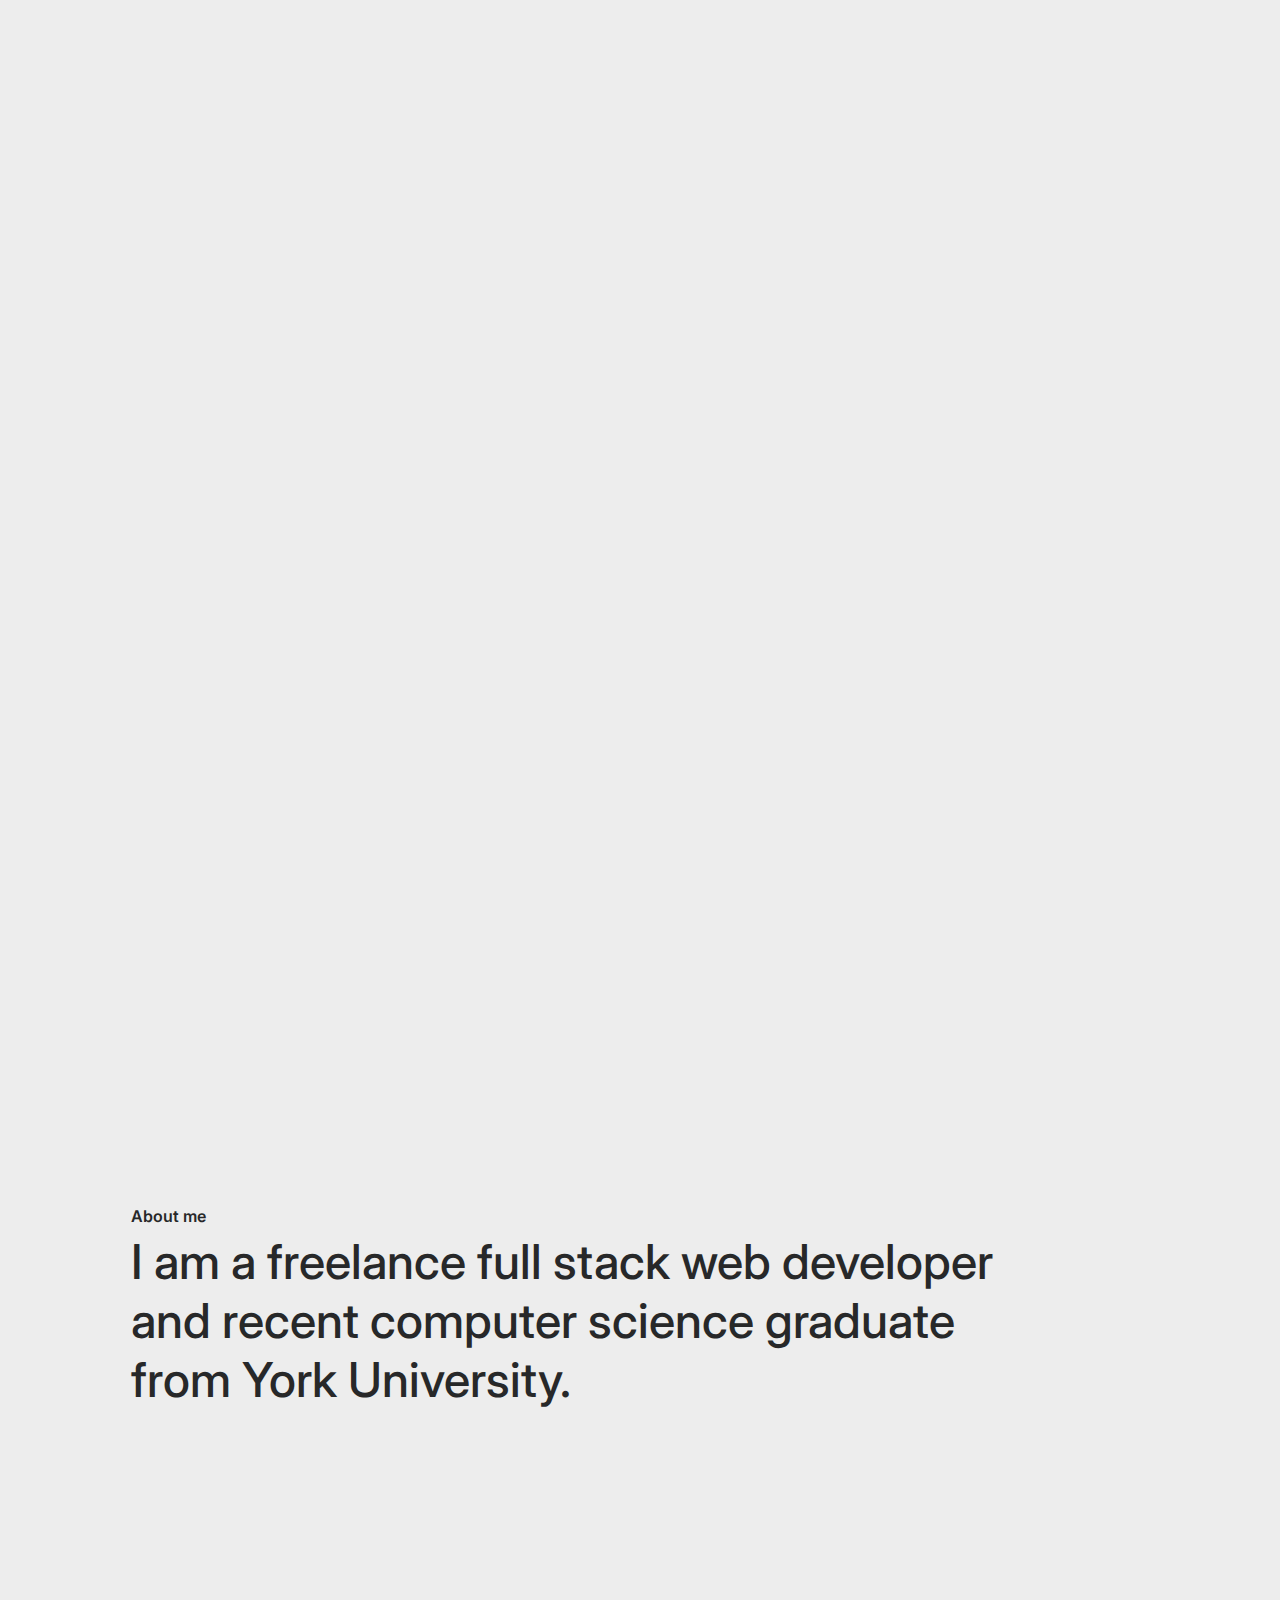
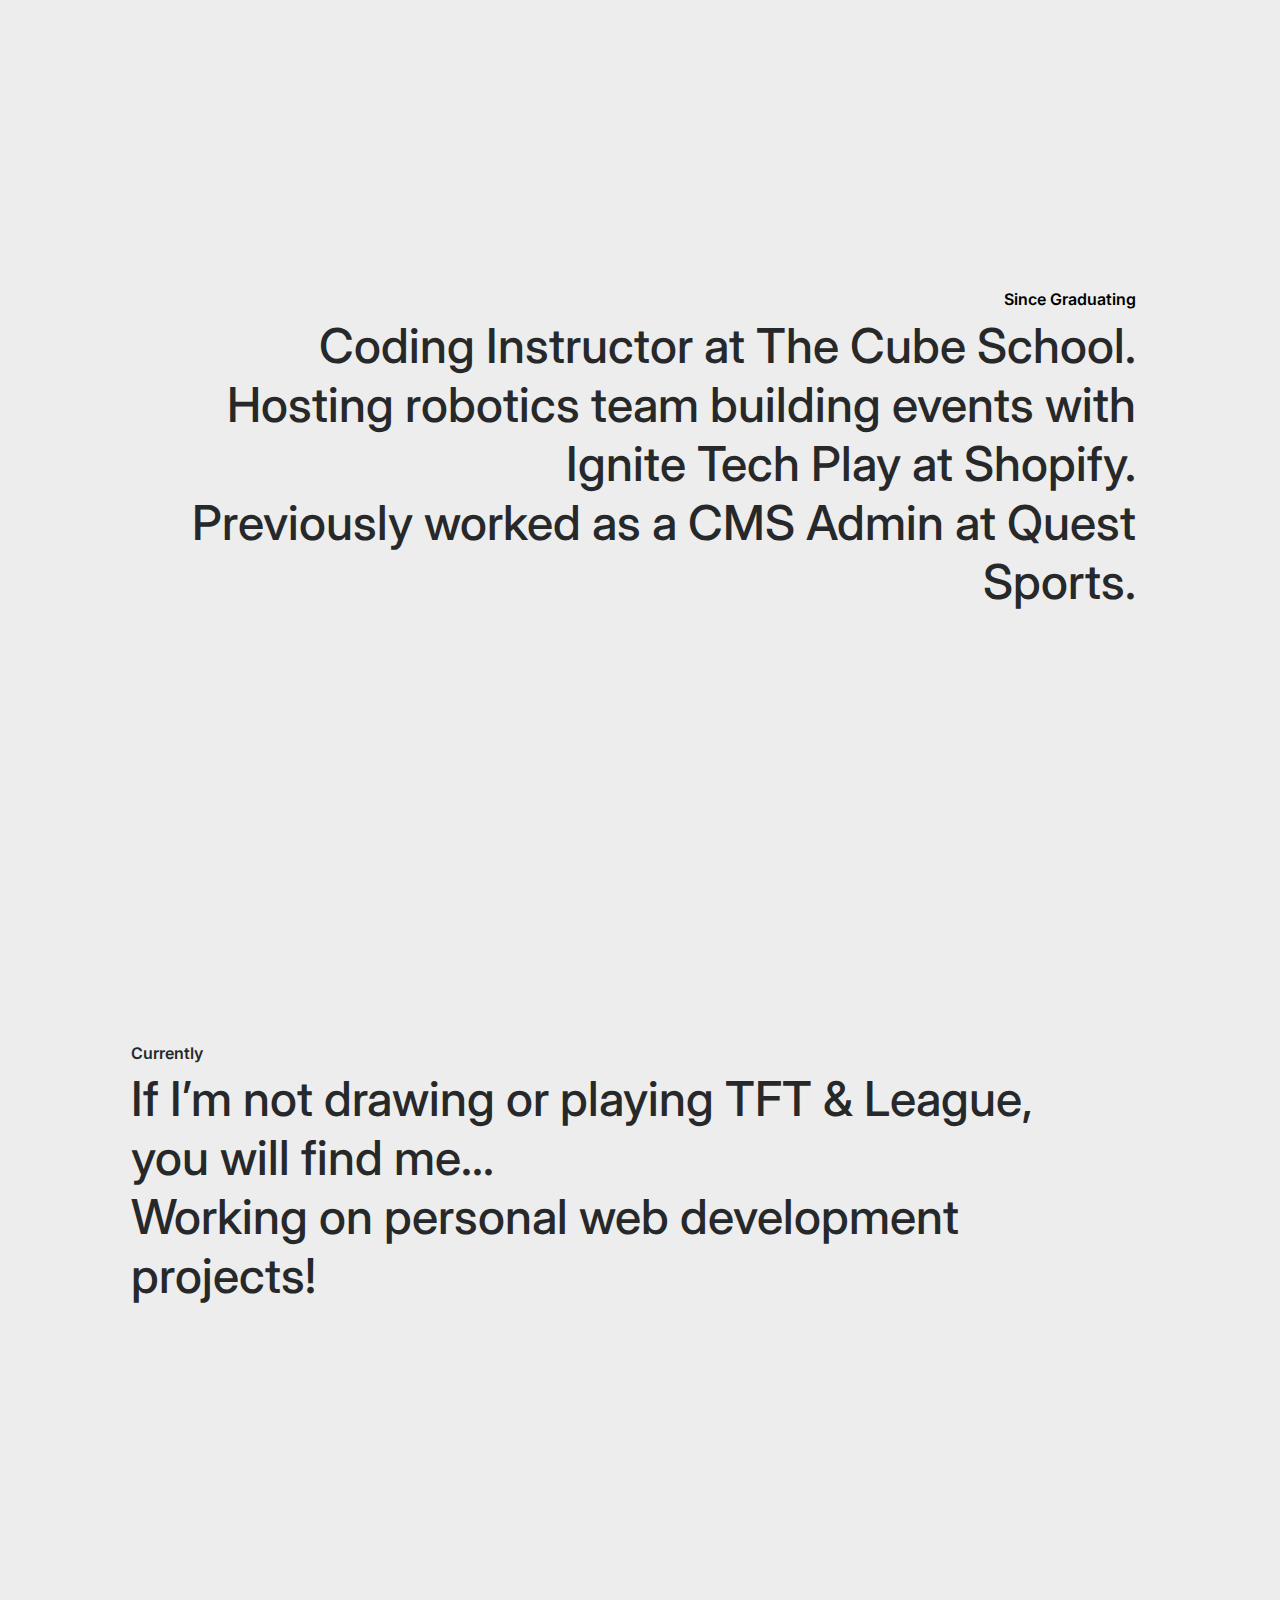
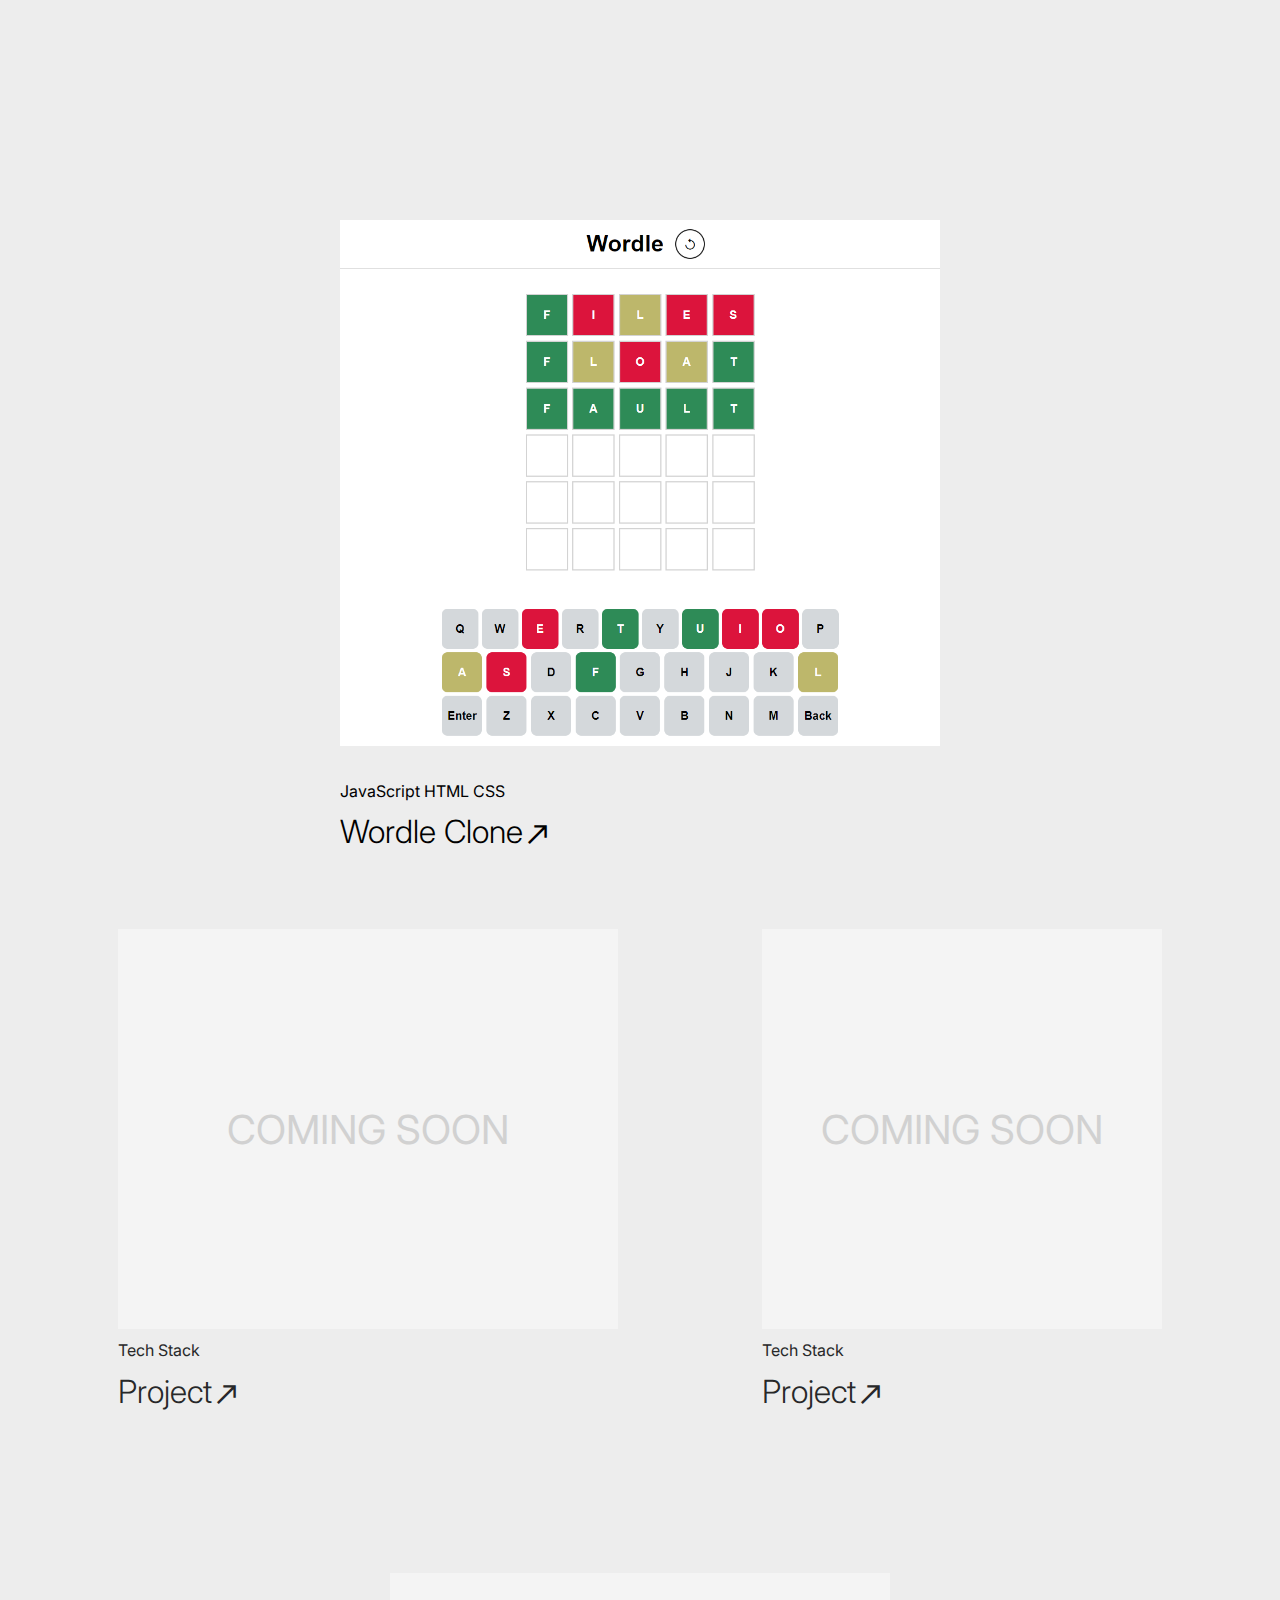
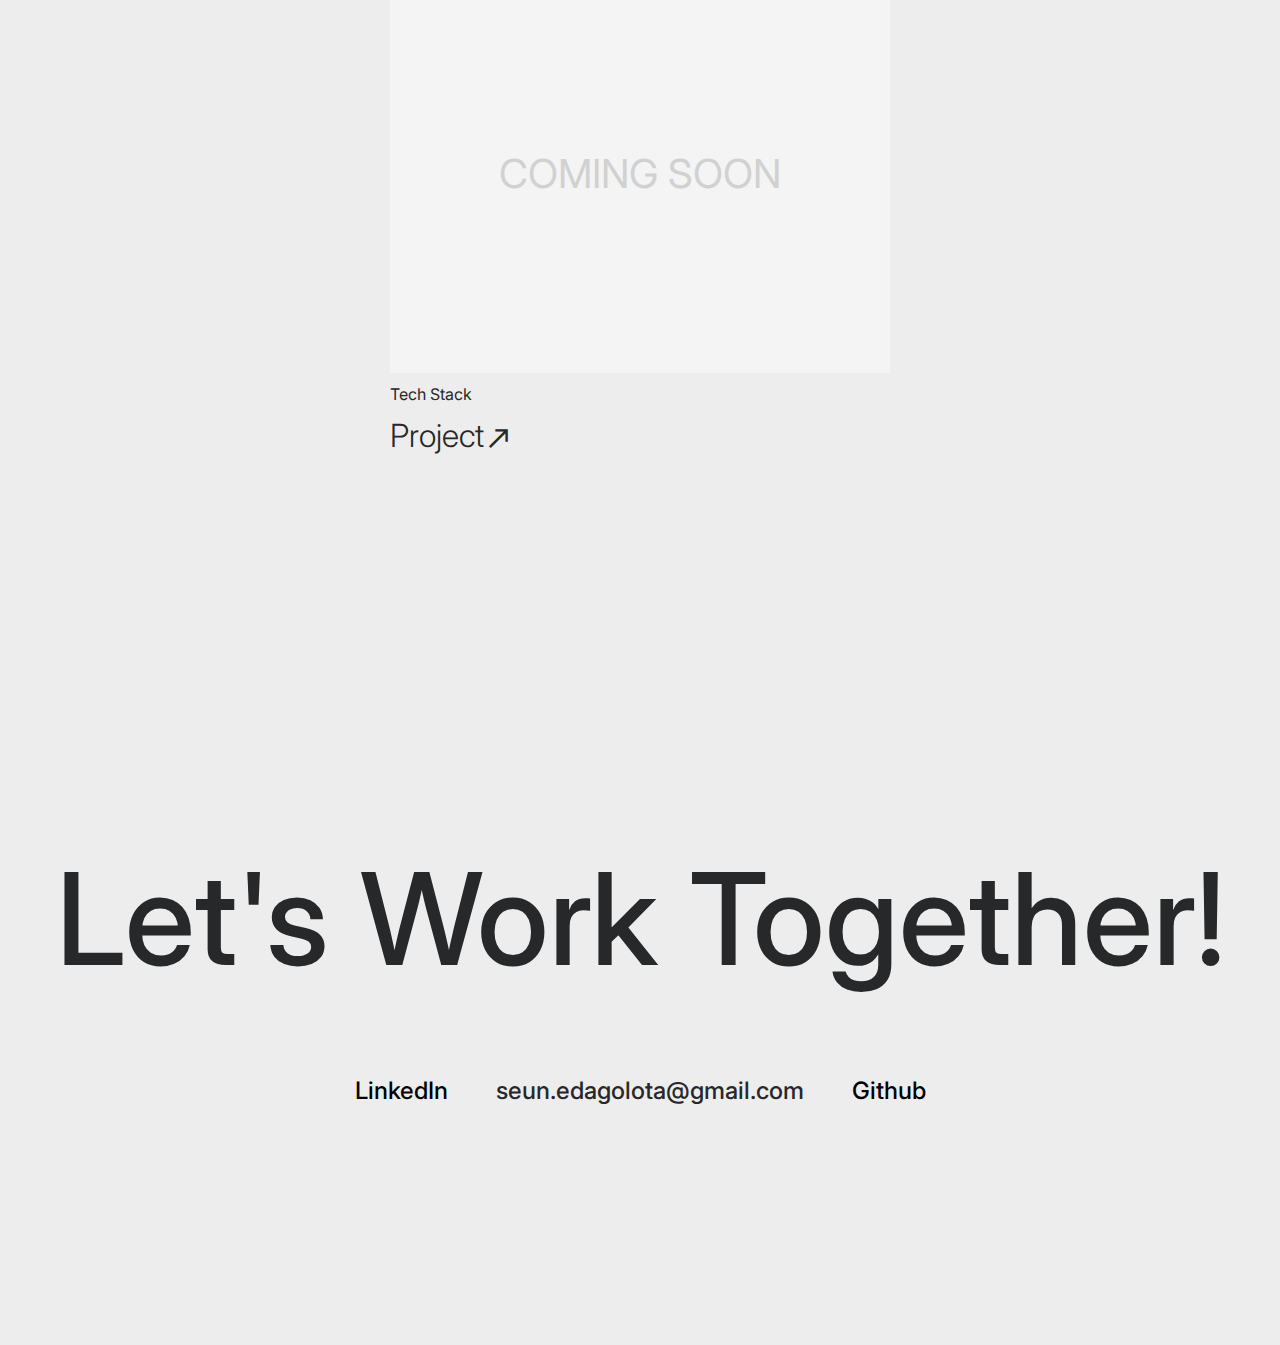
==== index.html @ 4092af94 "Add files via upload" ====
<!DOCTYPE html>
<html lang="en">
    <head>
        <meta charset="UTF-8">
        <meta name="viewport" content="width=device-width, initial-scale=1.0">
        <link rel="stylesheet" href="styles.css">
        <title>Seun Olota</title>
        <link rel="preconnect" href="https://fonts.googleapis.com">
        <link rel="preconnect" href="https://fonts.gstatic.com" crossorigin>
        <link href="https://fonts.googleapis.com/css2?family=Grand+Hotel&display=swap" rel="stylesheet">
        <link href="https://fonts.googleapis.com/css2?family=Grand+Hotel&family=Inter:wght@100..900&display=swap" rel="stylesheet">

        <link rel="stylesheet" href="https://fonts.googleapis.com/css2?family=Material+Symbols+Outlined:opsz,wght,FILL,GRAD@40,400,0,200" />
    </head>

    <body class="light">

        <nav class="animate animatedFadeInDown fadeInDown">
            <ul class="icons">
                <li><a href="https://www.linkedin.com/in/seuneolota" target="_blank"><img src="images/linkedin (1).png"></a></li>
                <li><a href="https://github.com/seuneo" target="_blank"><img src="images/github-mark.png"></a></li>
                
            </ul>
            <ul class="links">
                <li><a href="#about">ABOUT</a></li>
                <li><a href="#projects">PROJECTS</a></li>
                <li><a href="#contact">CONTACT</a></li>
            </ul> 
        </nav>
        <div class="intro">

            <div>
                
                <h1 class="animated animatedFadeInUp fadeInUp">Seun Olota</h1>
                

            </div><p class="animate animatedFadeInUp fadeInUp">Freelance full stack web developer &  recent <br/>computer science graduate from York University.</p>
            <div class="animate animatedFadeInUp fadeInUp"><img src="images/csicon.png"></div>

        </div>

        <div class="about" id="about">
            <div class="aboutme">
            <p class="header">About me</p>
            <p>I am a freelance full stack web developer and recent computer science graduate from York University.</p>
            </div>
            <div class="grad">
            <a href="files/SeunOlotaResume.pdf" download="SeunOlotaResume"><p class="grad-header">Since Graduating</p></a> 
            <p>Coding Instructor at The Cube School. <br/>
                Hosting robotics team building events with Ignite Tech Play at Shopify.<br/>
                Previously worked as a CMS Admin at Quest Sports.</p>
            </div>
            <div class="current">
            <p class="header">Currently</p>
            <p>If I’m not drawing or playing TFT & League, you will find me... <br/>
                Working on personal web development projects!</p>
            </div>          
        </div>

        <div class="projects" id="projects">
            
                <div class="project" id="projectone">
                    <a href="https://seuneo.github.io/wordle/" target="_blank">
                    <div class="image"><img src="images/wordle.png"></div>
                    <div class="info">
    
                        <p class="stack">JavaScript HTML CSS</p>
                        <div>
                        <p class="title">Wordle Clone<span class="material-symbols-outlined">
                            north_east
                            </span></p><span class="button">Visit Website</span>
                        </div>
                    </div>
                    </a>
                </div>
                
            <div class="project" id="projecttwo"> 
                <div class="image"> COMING SOON</div>
                <div class="info">
                    <p class="stack">Tech Stack</p>
                    <div>
                    <p class="title">Project <span class="material-symbols-outlined">
                        north_east
                        </span></p><span class="button">Visit Website</span>
                    </div>
                </div>
            </div>
            
            <div class="project" id="projectthree">
                <div class="image"> COMING SOON</div>
                <div class="info">
                    
                    <p class="stack">Tech Stack</p>
                    <div>
                    <p class="title">Project <span class="material-symbols-outlined">
                        north_east
                        </span></p><span class="button">Visit Website</span>
                    </div>
                </div>
            </div>
            
            <div class="project" id="projectfour">
                <div class="image">COMING SOON</div>
                <div class="info">
                    
                    <p class="stack">Tech Stack</p>
                    <div>
                    <p class="title">Project <span class="material-symbols-outlined">
                        north_east
                        </span></p><span class="button">Visit Website</span>
                    </div>
                </div>
            </div>

        </div>
        <div class="contact" id="contact">
            <p class="title">Let's Work Together!</p>

            <div class="contacts">
                <p><a href="https://www.linkedin.com/in/seuneolota" target="_blank">LinkedIn</a></p>
                <p>seun.edagolota@gmail.com</p>
                <p><a href="https://github.com/seuneo" target="_blank">Github</a></p>
            </div>

        </div>

        

<script src="scripts.js"></script>
<!--
<a href="https://www.flaticon.com/free-icons/linkedin" title="linkedin icons">Linkedin icons created by Freepik - Flaticon</a>--> 
</body>
    
</html>
---- styles.css ----
html{
    scroll-behavior: smooth;
}
body {
    margin: 0;
    padding: 0;
    font-family: 'Inter', 'sans-serif';
    background-color: rgb(237, 237, 237);
    color: rgb(39, 40, 41);

}

/*
body{
    background-color: rgb(13, 13, 13);

}
*/




nav {
    margin:0px;
    font-size: 14px;
    font-weight: 400;
    border-bottom: black solid 1px;
    display: flex;
    justify-content: space-between;
    font-weight:500;
    position: fixed;
    width: 100%;
    align-items: center;
    
}


.icons img{
    width: 30px;
    margin: 0;
    margin-right: -10px;
}

.links{
    
    
}

.links li a{
    text-decoration: none;
    color:black;
    

}

.links li{
   text-decoration: underline 2px;
   text-decoration-color: rgba(0, 0, 0, 0);
   text-underline-offset: 1px; 
   transition: text-decoration-color 0.5s, text-underline-offset 0.5s;
   

}

.links li:hover{
   
    text-decoration-color: rgb(0, 0, 0);
    text-underline-offset: 6px; 
    
 }


nav ul{
    
    list-style: none;
    display: flex;
    gap: 2rem;
     padding:0;
    margin: 0;
    padding-top: 11px;
    padding-bottom: 11px;

    
}

.links{
    padding-right:80px;
    
   
    
}

.icons{
    padding-left: 80px;  
  
}


@keyframes fadeInDown {
    from {
        transform: translate3d(0,-40px,0)
    }

    to {
        transform: translate3d(0,0,0);
        opacity: 1
    }
}

@-webkit-keyframes fadeInDown {
    from {
        transform: translate3d(0,-40px,0)
    }

    to {
        transform: translate3d(0,0,0);
        opacity: 1
    }
}

.animate {
    animation-delay: 1s;
    animation-duration: 0.5s;

    animation-fill-mode: both;
    -webkit-animation-duration: 1s;
    -webkit-animation-fill-mode: both
    
}

.animatedFadeInDown {
    opacity: 0
}

.fadeInDown {
    opacity: 0;
    animation-name: fadeInDown;
    -webkit-animation-name: fadeInDown;
}

.intro{
    display: flex;
    flex-direction: column;
    align-items: center;  
    justify-content: center;
    padding-top: 12rem;
    
}


.intro div{
   margin: 0 40px;
    padding: 0 40px; 
    
}

.intro p{
    font-size: 20px;
    margin: 0;
    font-weight: 500;
    text-align: center;
}


.intro h1{
   
    font-size:160px;
    margin: 0; 
    font-weight: bold;
    
}

@keyframes fadeInUp {
    from {
        transform: translate3d(0,40px,0)
    }

    to {
        transform: translate3d(0,0,0);
        opacity: 1
    }
}

@-webkit-keyframes fadeInUp {
    from {
        transform: translate3d(0,40px,0)
    }

    to {
        transform: translate3d(0,0,0);
        opacity: 1
    }
}

.animated {
    animation-duration: 2s;
    animation-fill-mode: both;
    -webkit-animation-duration: 1.5s;
    -webkit-animation-fill-mode: both
}

.animatedFadeInUp {
    opacity: 0
}

.fadeInUp {
    opacity: 0;
    animation-name: fadeInUp;
    -webkit-animation-name: fadeInUp;
}



.intro h2{
    font-size: 24px;
    margin: 0;
    
    margin-left: -40px;
    font-weight: normal;
    
}


.intro img{ 
    height: 400px;
    margin: 0;
    margin-top: 2rem;
}

.about{
  margin-top: 4rem;
  font-size: 3rem;
  padding-top: 17rem;
  font-weight: 500;
}


.about p{
    margin: 0;
    margin: 0 1rem 0 8.2rem;
    
}

.about .aboutme p{
    max-width: 55rem;
}

.about .header, .about .grad-header{
    font-size: 1rem;
    font-weight: 600;
    margin-bottom: 0.4rem;
}

.grad a{
    text-decoration: none;
    color:black;
}

.about div{
    margin-bottom: 30rem;

}

.about .grad{
    margin-right: 8rem;
    display: flex;
    flex-direction: column;
    align-items:end; 

}

.about .grad p{
    text-align: right;
    
    max-width: 62rem;
}

.about .current{
    margin-top: -3rem;
}

.about .current p{
    
    max-width: 60rem;

}

.projects{
 margin-top:-10rem;
 padding-top: 10rem;
 display: flex;
 flex-wrap: wrap;
 justify-content: center;
 gap: 3rem;
 margin-bottom: 20rem;
}

.projects a{
    text-decoration: none;
    color: black;
}


.projects .project{
    
    width: 500px;
    height: 500px;
    margin: 3rem;
    
}



.projects .project .info div{
    display: flex;
    justify-content: space-between;
       
}

.projects .project .image{
    width: 100%;
    height: 400px;
    background-color: rgb(244, 244, 244);

    transition:  padding 0.5s;

    font-size: 40px;
    color:rgb(209, 209, 209);
    text-align: center;
    display: flex;
    justify-content: center;
    align-items: center;
}

.projects .project .image:hover{
    padding: 10px;

}
.projects .project .stack{
    margin: 0.7rem 0;

}

.projects .project .title{
    font-size: 2em;
    margin: 0;
    font-weight: 300;
    display: flex;
    align-items: center;
}

.projects .project span{
    padding-top: 5px;
    font-size: 30px;
}


.projects .project .button{
    background-color: black;
    color: white;
    border-radius: 20px;
    padding: 10px 40px;
    font-size: 0.8rem;
    font-weight: bold;
    display: none;

}


.projects #projectone{
    width: 600px;
    height: 600px;
}

.projects #projectone .image{
    height: 500px;
    margin-bottom: 3rem;
    background-color: rgba(255, 255, 255, 0);
}

#projectone img{
    width: 600px;;
}

.projects #projecttwo{
    margin-top: 400px;

}

.projects #projectthree{
    margin-top: -250px;
    width: 400px;

}



.contact{
    margin-bottom: 15rem;
}

.contact .title{
    font-size: 8rem;
    text-align: center;
    margin: 0;
    margin-bottom: 80px;
    font-weight:500;
}

.contact .contacts{
    display: flex;
   justify-content: center;
   gap: 3rem;
   text-align: center;
   font-size: 1.5rem;
   font-weight: 500;
}

.contact .contacts p{
    margin: 0;
}

.contact .contacts p a{
    text-decoration: none;
    color: black;

}

.contact .contacts p {
    text-decoration: underline 2px;
    text-decoration-color: rgba(0, 0, 0, 0);
    text-underline-offset: 1px; 
    transition: text-decoration-color 0.5s, text-underline-offset 0.5s;
 }

 .contact .contacts p:hover{
    text-decoration-color: rgb(0, 0, 0);
    text-underline-offset: 6px; 
    
 }

 /*

 .contact .contacts p a{
    color: rgb(237, 237, 237); 
 }

 *{
    color: rgb(237, 237, 237);
 }
*/

@media (max-width: 1360px){
    .projects #projecttwo{
        margin-top: 0;
    }

    .projects #projectthree {
        margin-top: 0;


    }

}



@media (max-width: 1100px){
    .intro div{
        display: flex;
        flex-direction: column;
        align-items: center;  
        margin: 0 10px;
        padding: 0;   
        
    }

    .intro h1{
        text-align: center;
        
        
    }

    .intro h2{
        margin-left: 0;
    }

    .about p{
        margin: 0 0.5rem 0 2rem;
    }

    .about .grad {
        margin-right: 2rem;
    }

    .links{
        padding-right:40px;
    }

    .icons{
        padding-left: 40px;
    }

}

@media (max-width: 800px){
    .about p{
        font-size: 30px;
    }

    .intro h1{
        
    }

    .contact{
        margin-bottom: 120px;
    }

    .contact .title{
        font-size: 70px;
    }

    .contact .contacts{
        flex-wrap: wrap;
        flex-direction: column;
        align-items: center;
        font-size: 20px;
    }

    .projects #projectone {
        width: 400px;
        height: 500px;
        margin-bottom: 110px;
    }

    #projectone .image img{
        height: 400px;  
        
    }
}


@media (max-width: 550px){

    nav{
        font-size: 13px;
    }

    .icons img{
        width: 20px;
    }



    .intro h1{
        font-size: 120px;
    }

    .intro img {
        height: 300px;

    }



    .about div{
        margin-bottom: 400px;
    }

    .about .current{
        margin-bottom: 250px;

    }
    
    .about{
        font-size: 30px;
        
    }

    
    .about .grad{
        
        display: flex;
        flex-direction: column;
        align-items:start; 
    
    }
    
    
    .about .grad p{
        text-align: left;
        
    }

    .projects{
        margin-top: -2rem;
        padding-top: 2rem;
    }



    .projects #projectone {
        width: 400px;
        height: 500px;
        margin-bottom: 110px;
    }

    #projectone .image img{
        height: 400px;  
        
    }

    .projects #projectone .image{
       margin-bottom: 0;

    }

    .projects #projectthree{
        margin-top: -15px;
    } 

    .projects #projectfour{
        margin-top: -5px;
    }
    
}
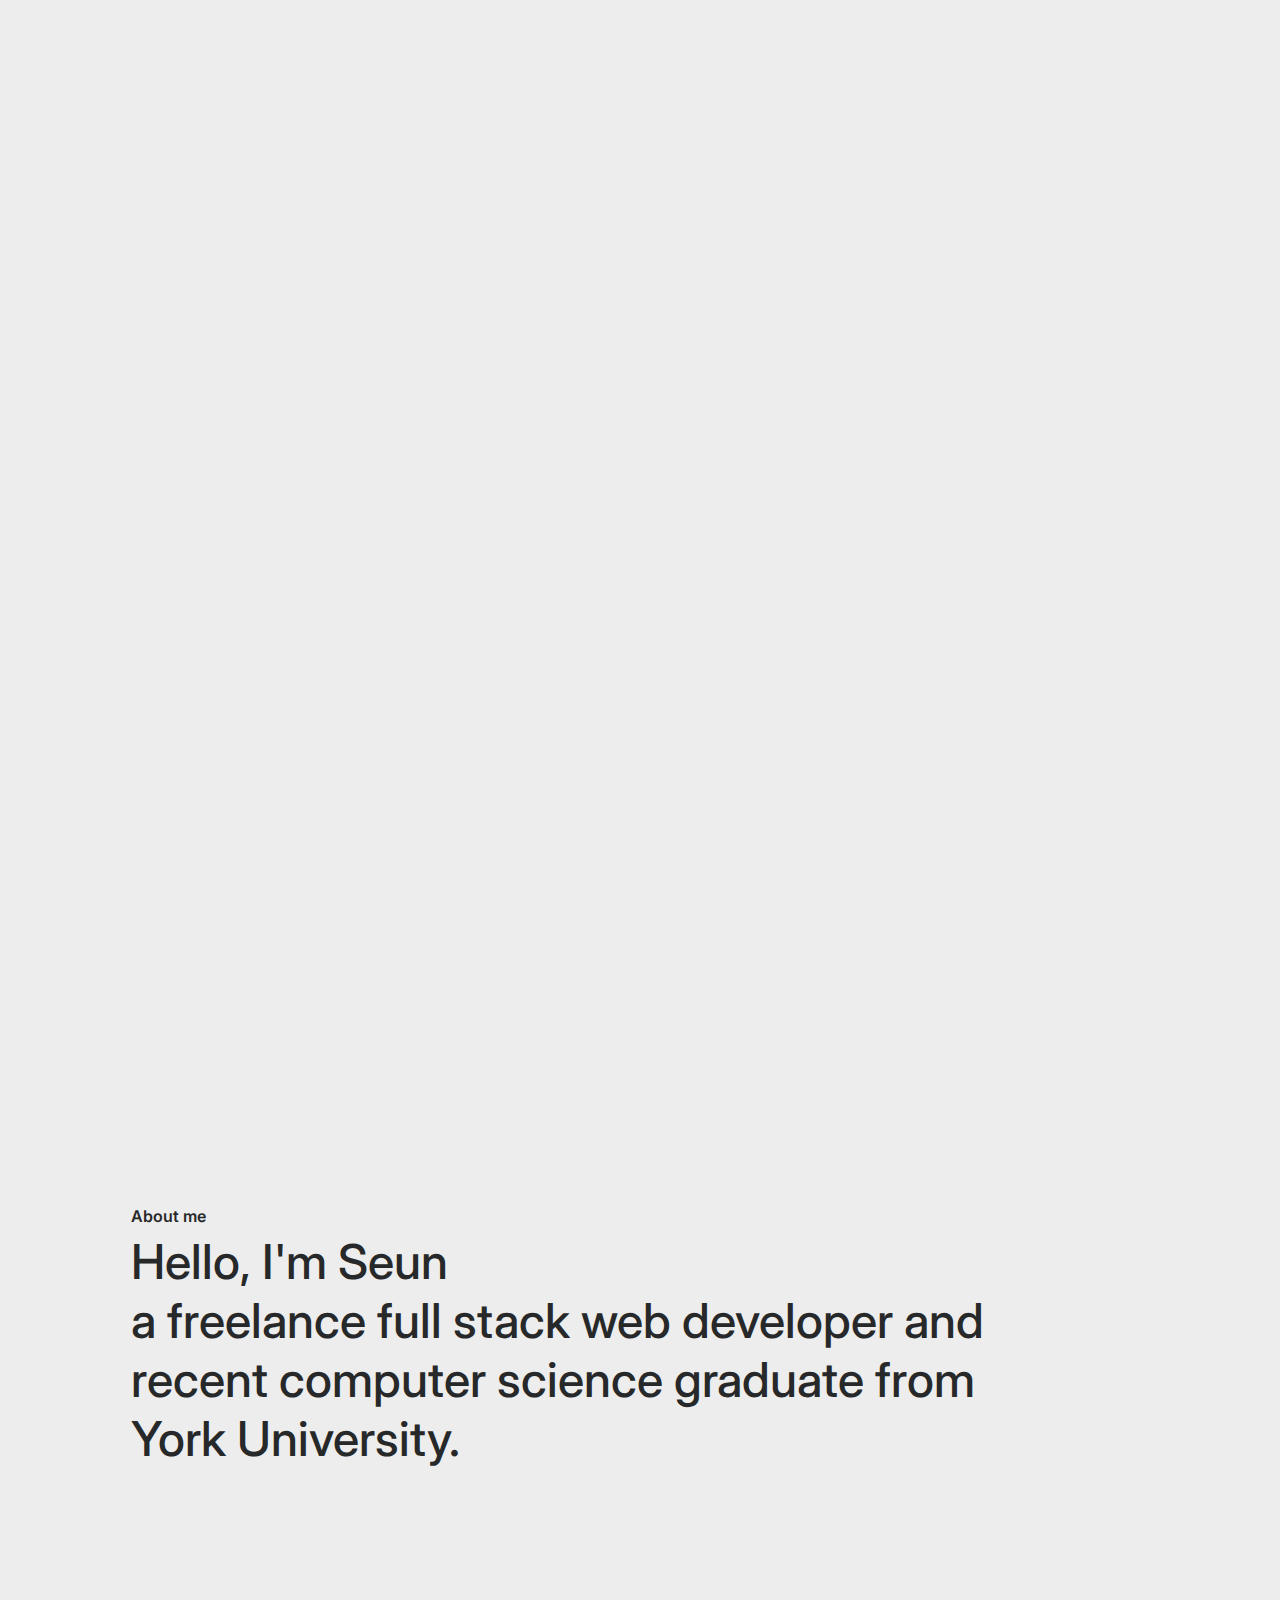
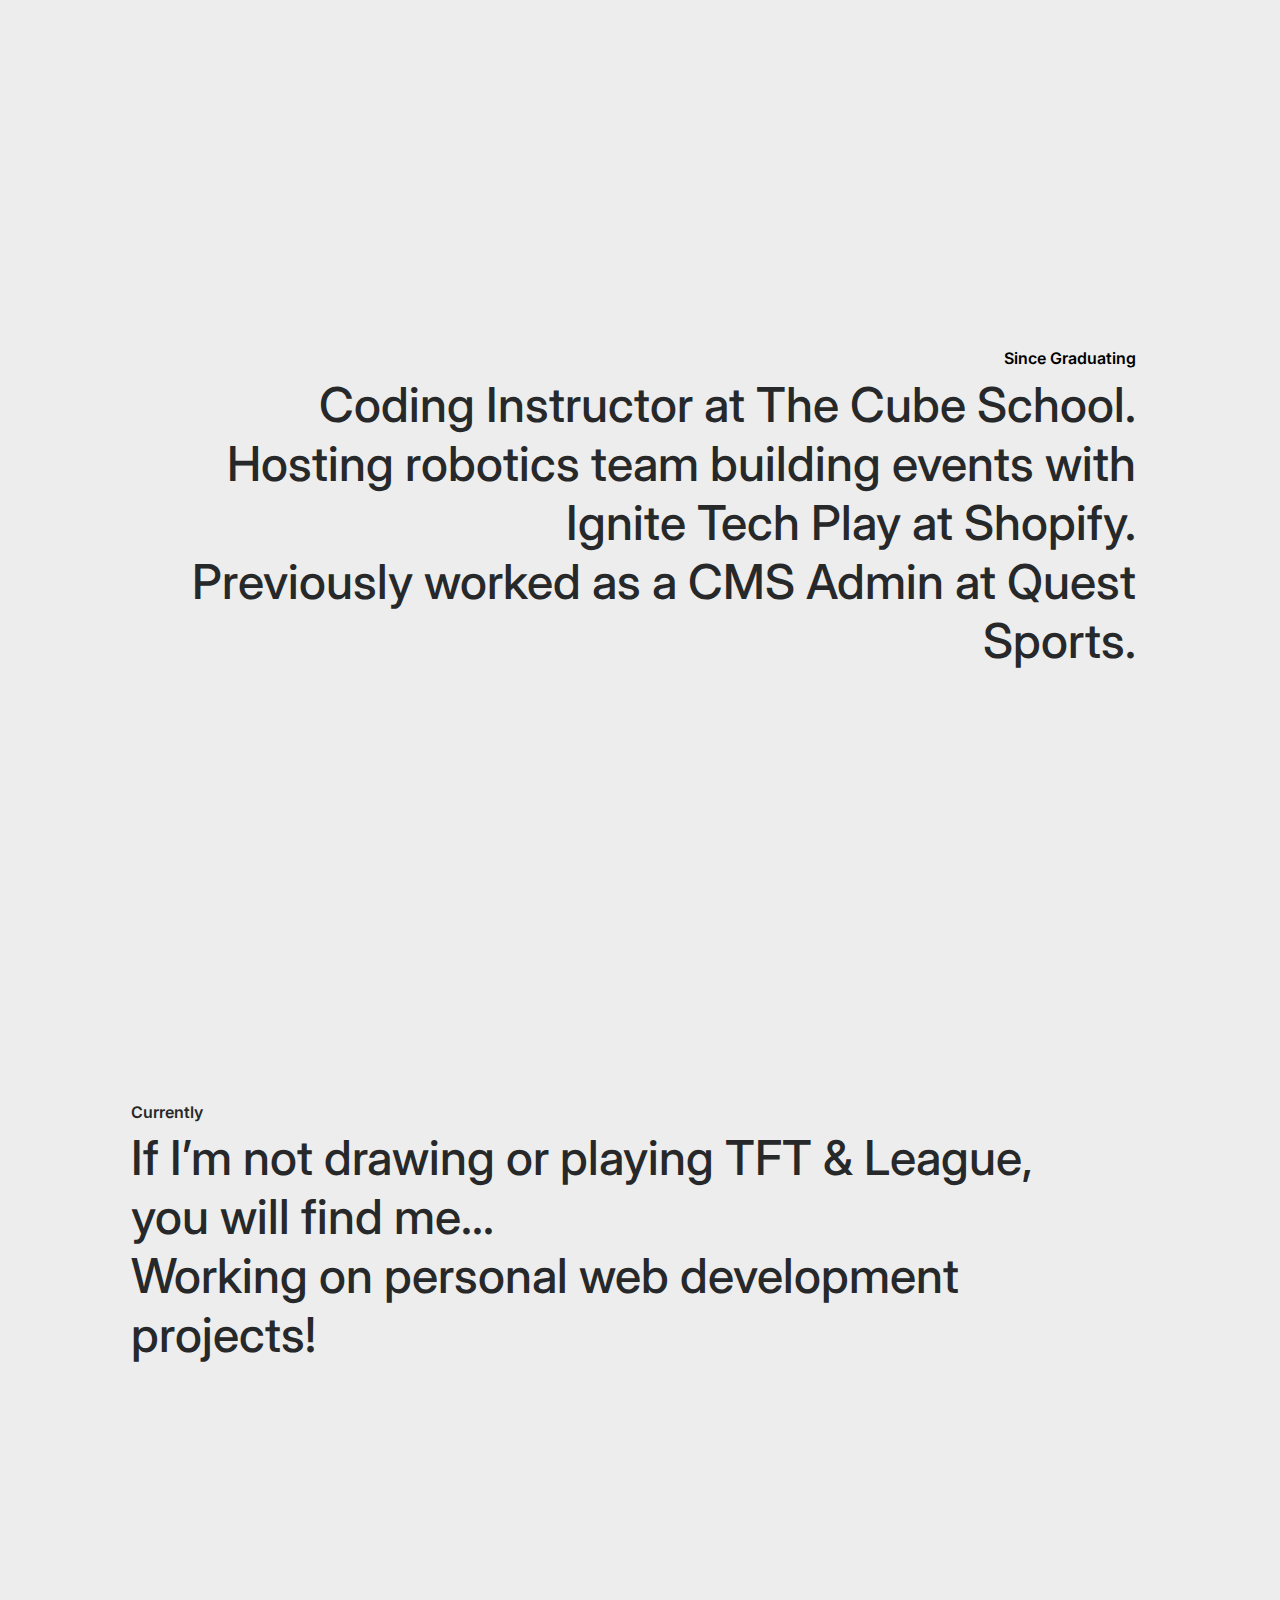
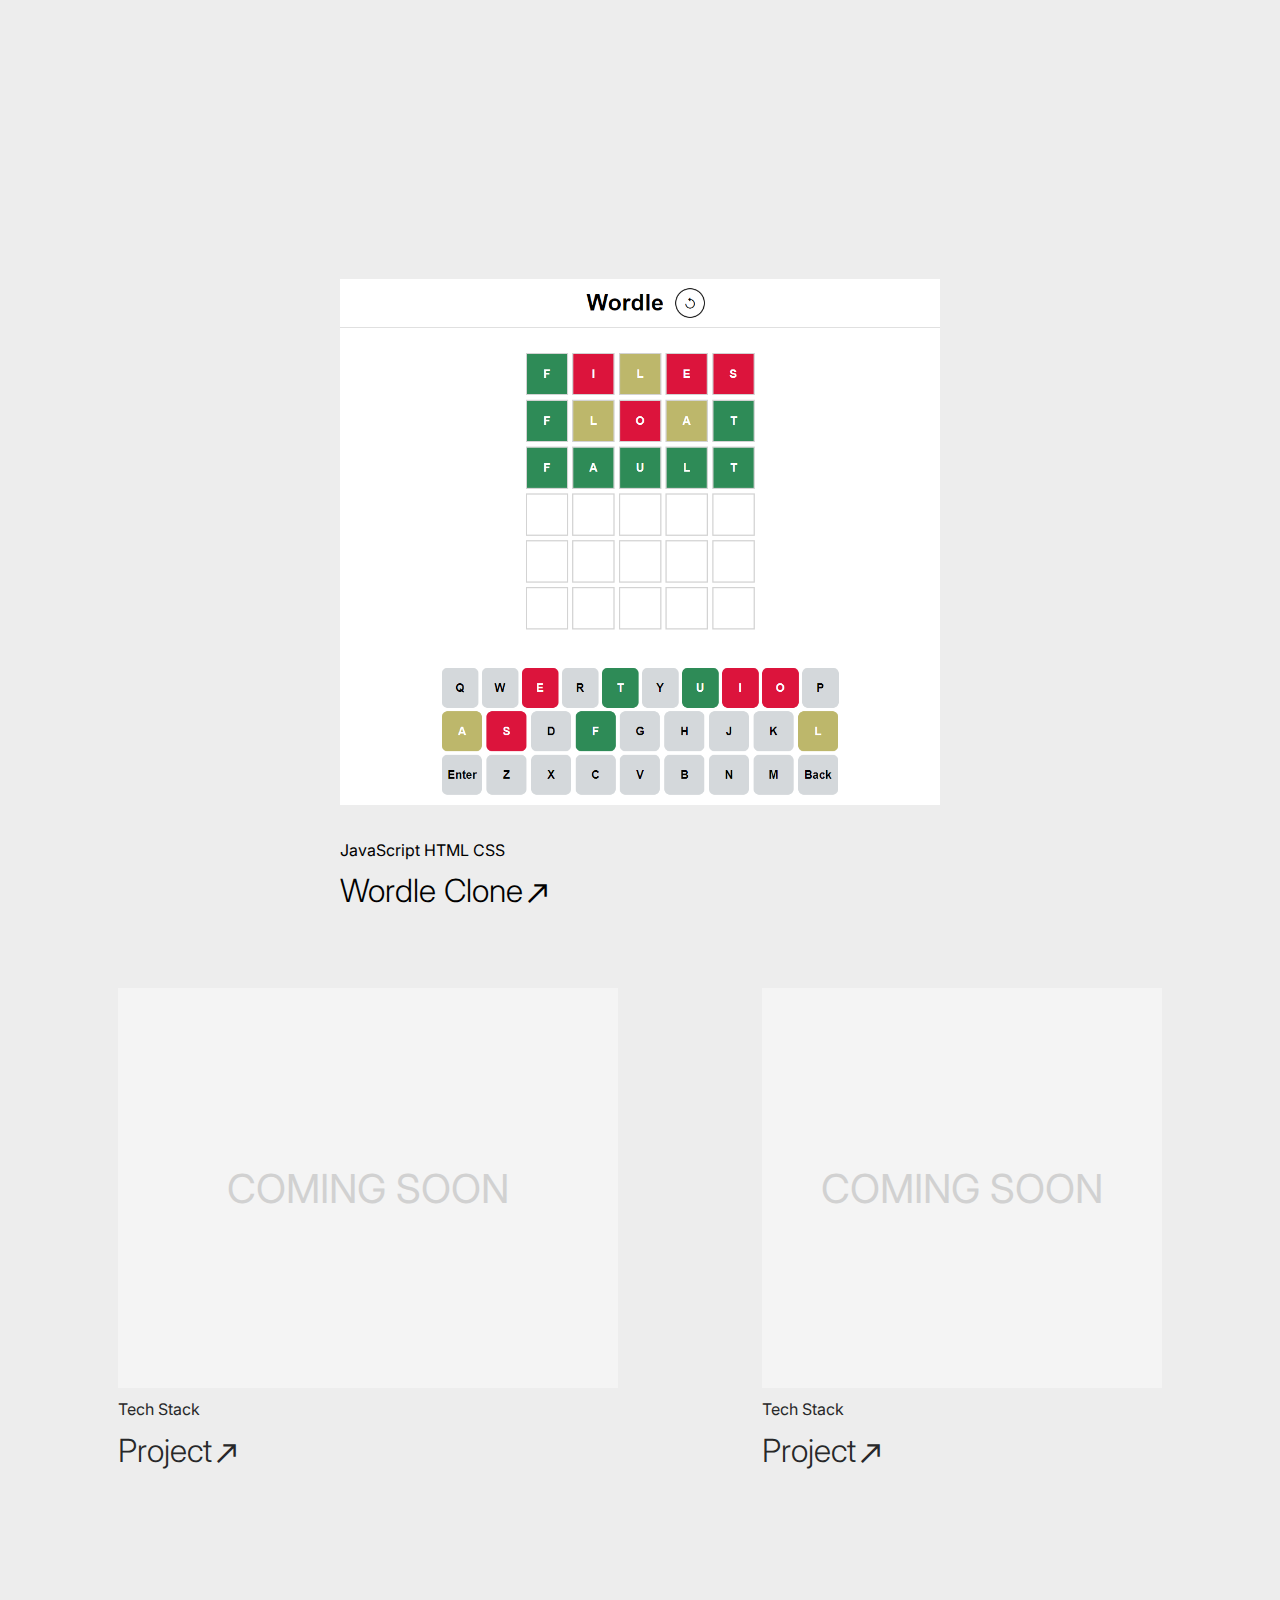
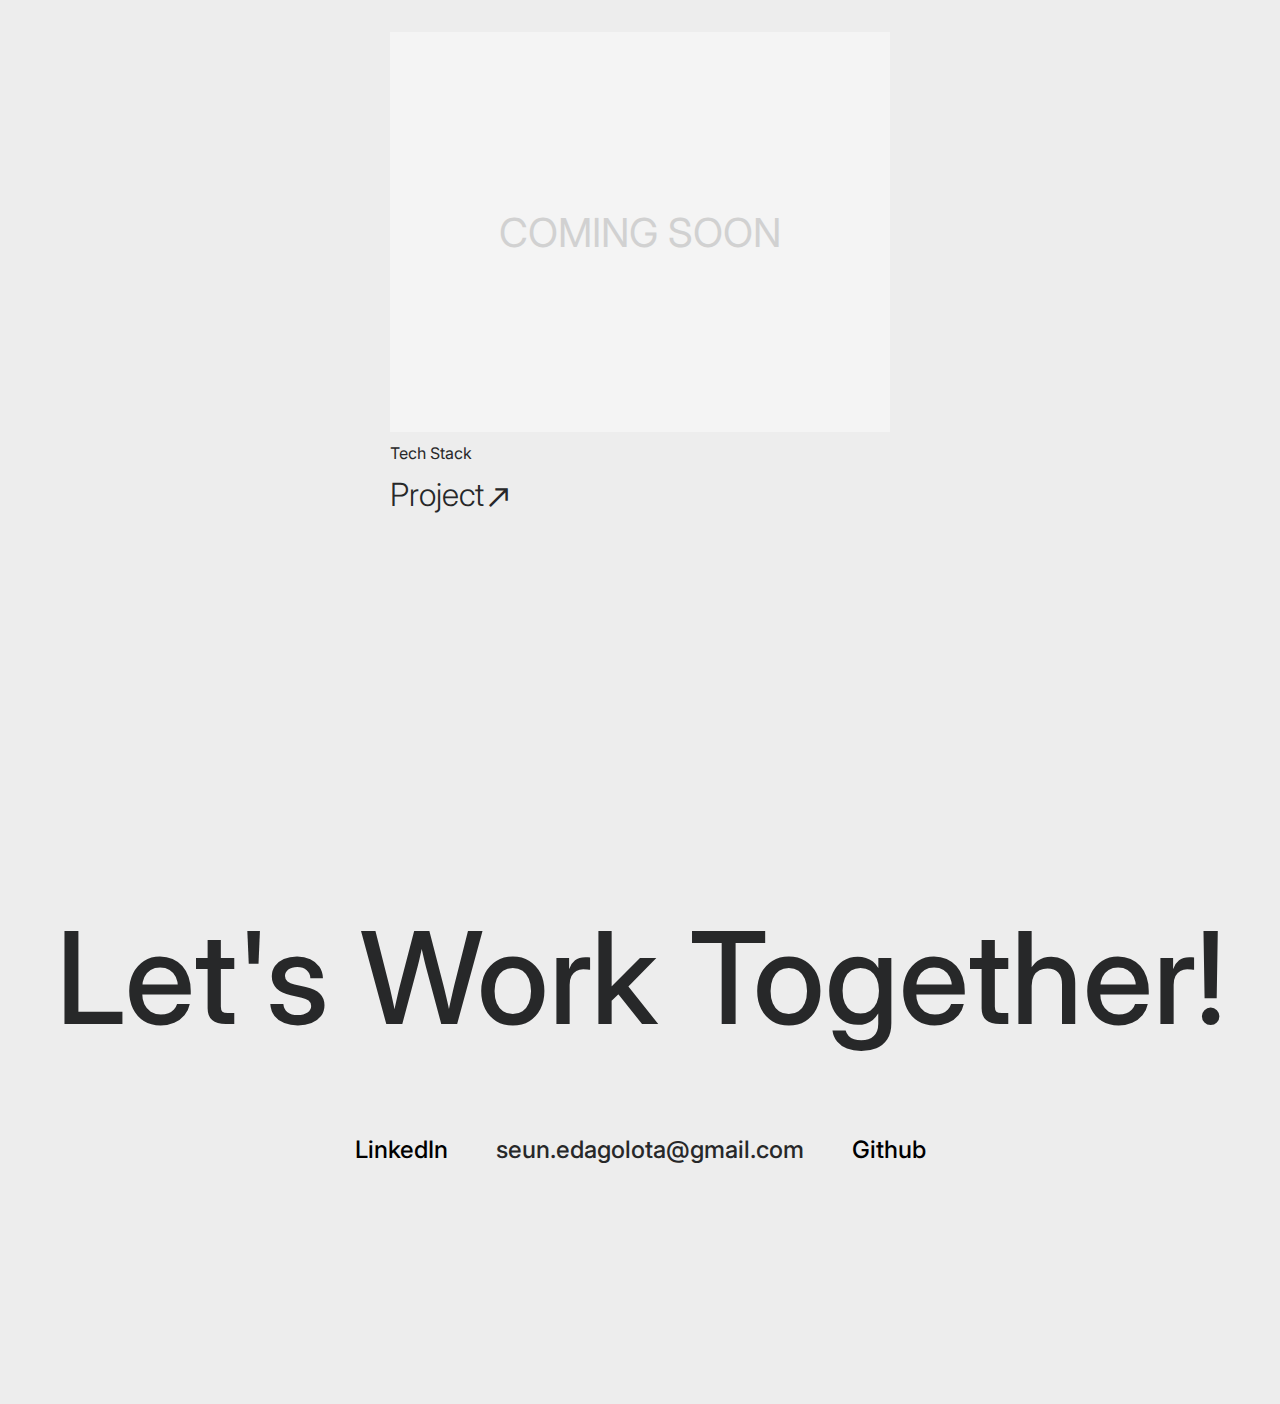
==== commit a2ee05a1: "Update index.html" ====
--- a/index.html
+++ b/index.html
@@ -42,7 +42,7 @@
         <div class="about" id="about">
             <div class="aboutme">
             <p class="header">About me</p>
-            <p>I am a freelance full stack web developer and recent computer science graduate from York University.</p>
+            <p>Hello, I'm Seun<br/>a freelance full stack web developer and recent computer science graduate from York University.</p>
             </div>
             <div class="grad">
             <a href="files/SeunOlotaResume.pdf" download="SeunOlotaResume"><p class="grad-header">Since Graduating</p></a> 
@@ -131,4 +131,4 @@
 <a href="https://www.flaticon.com/free-icons/linkedin" title="linkedin icons">Linkedin icons created by Freepik - Flaticon</a>--> 
 </body>
     
-</html>+</html>
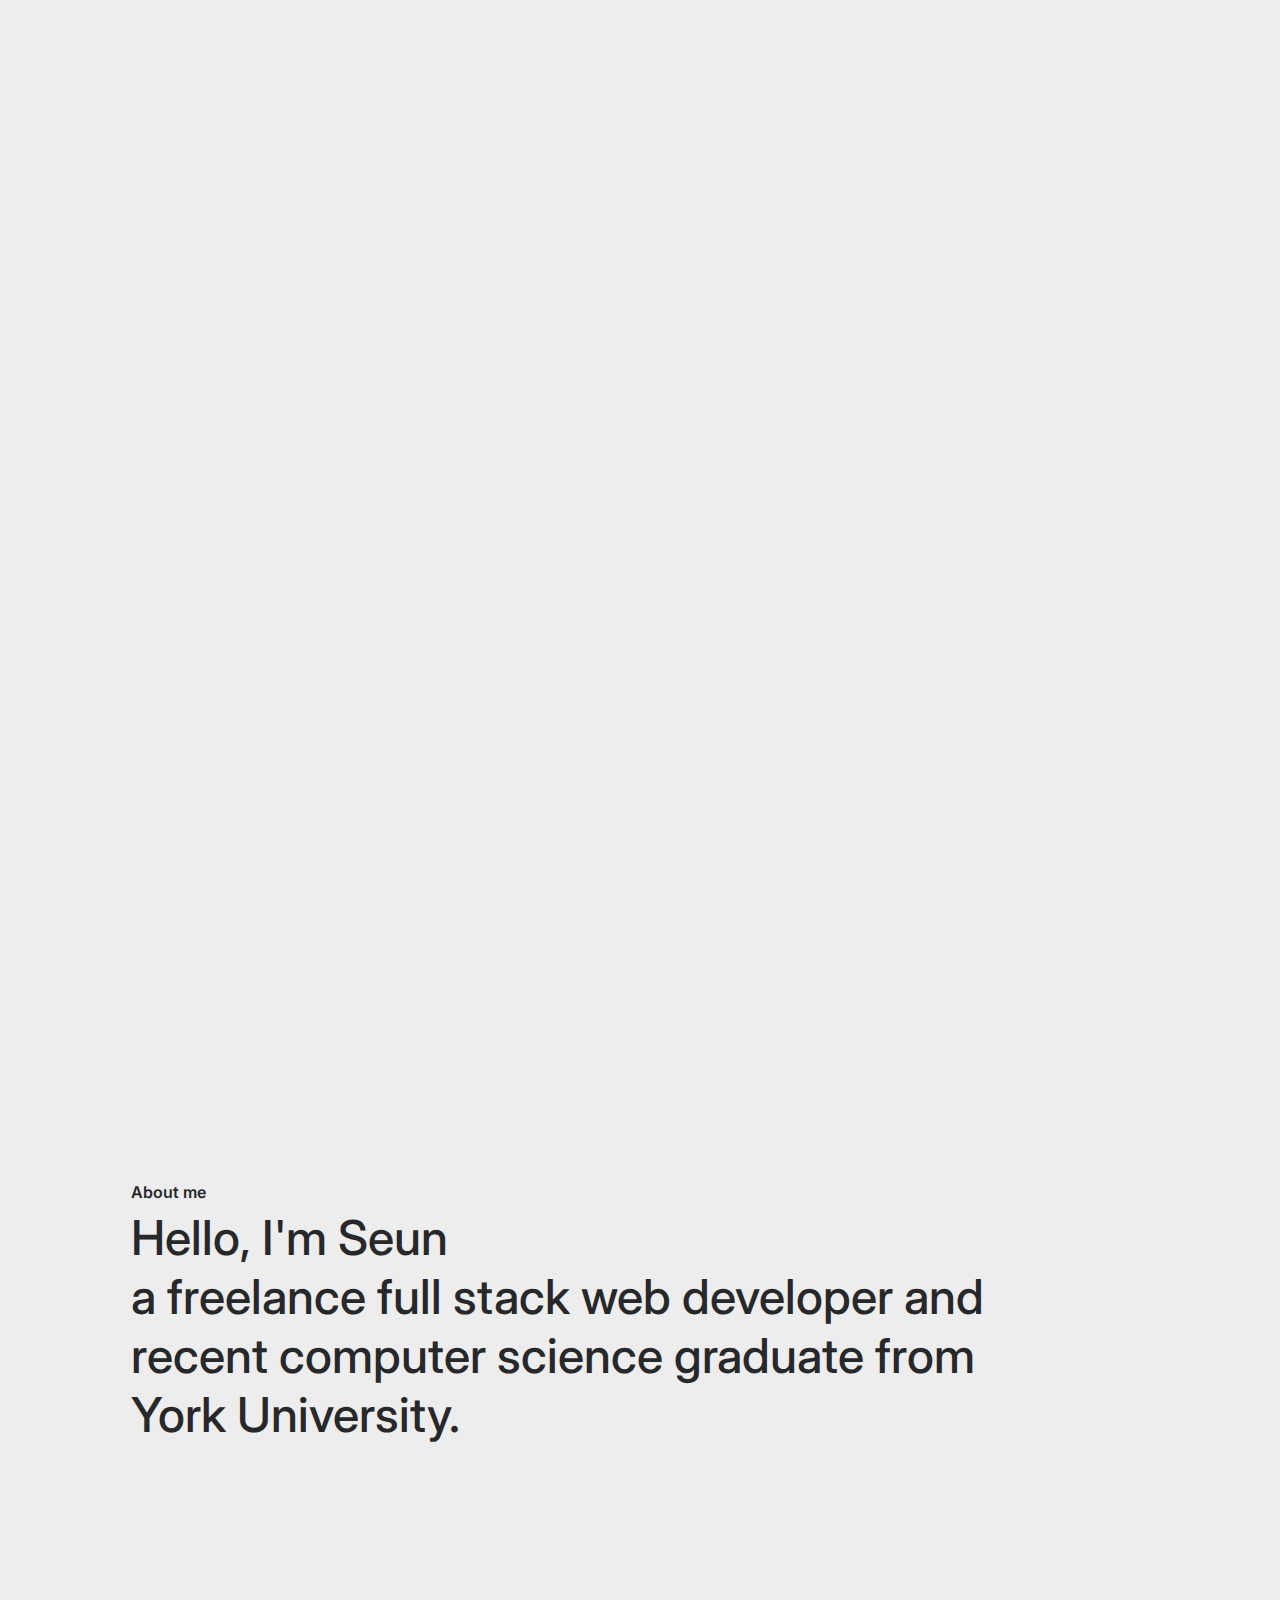
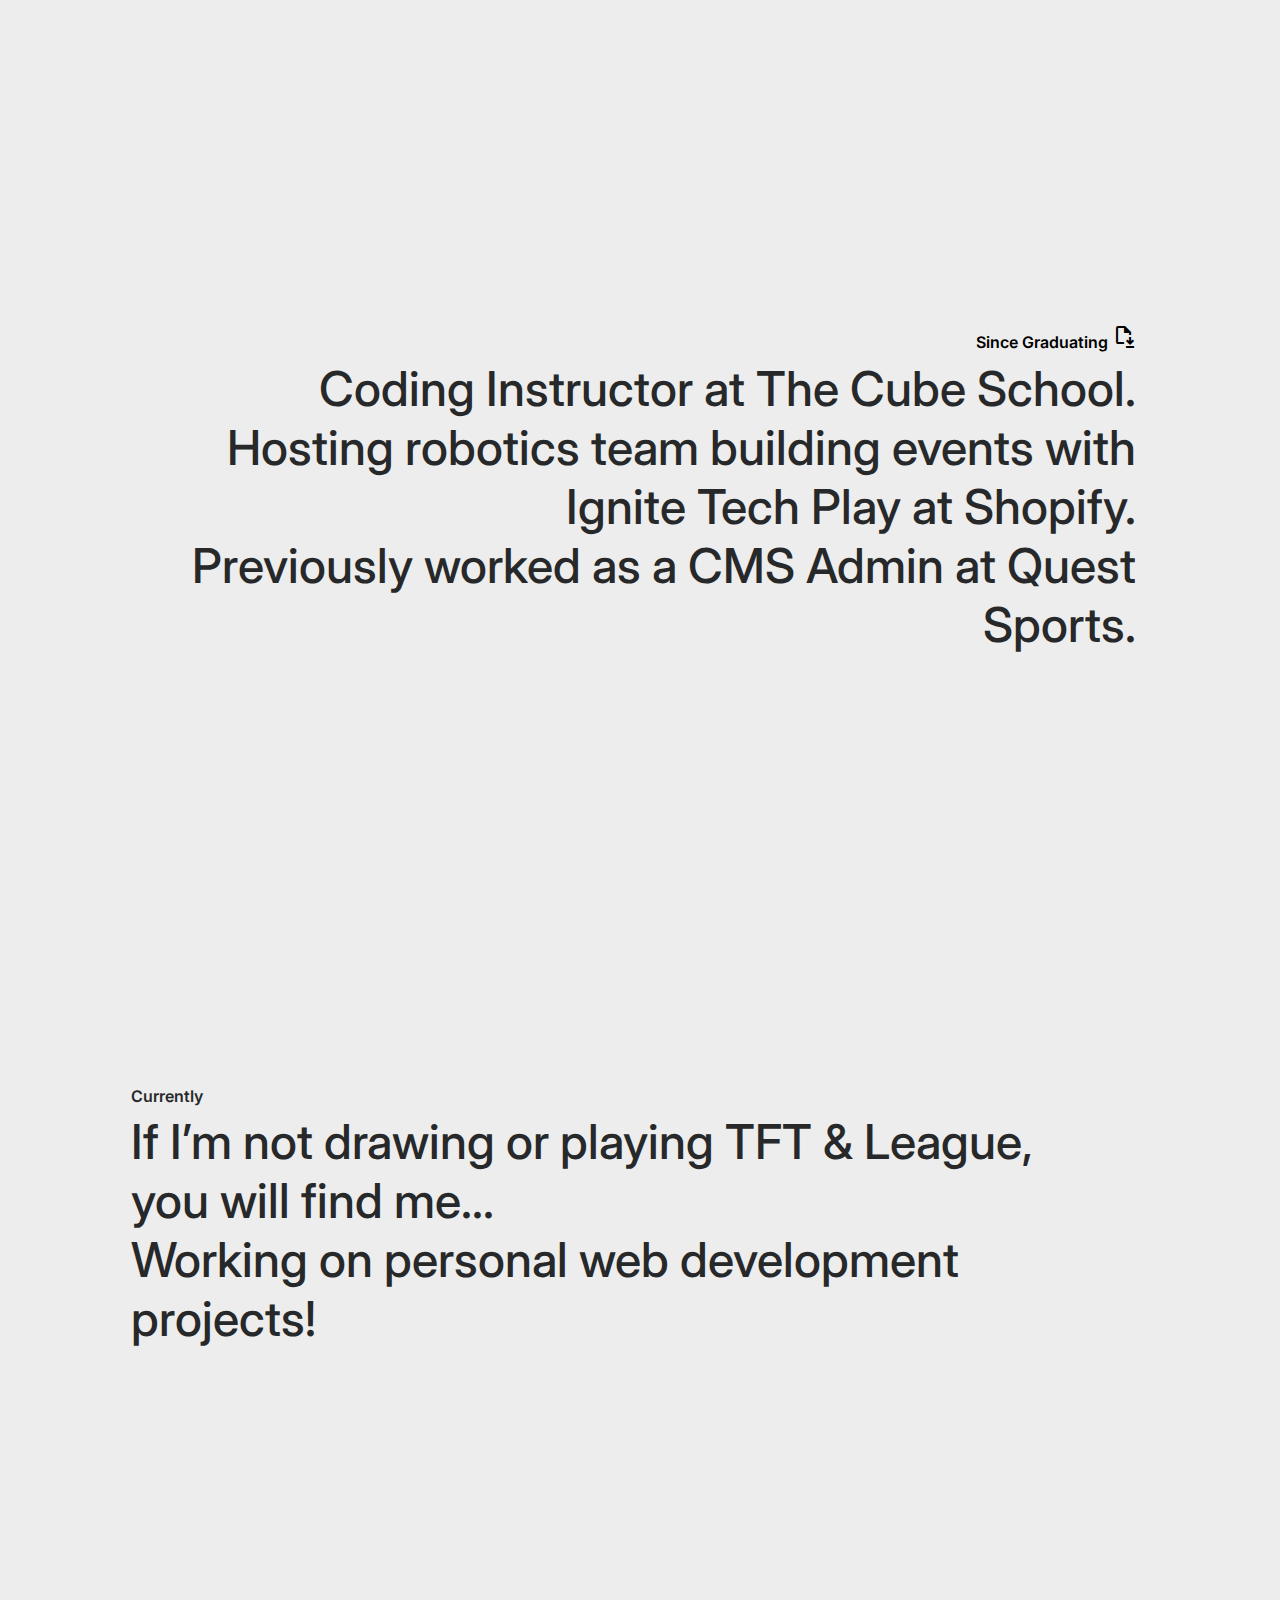
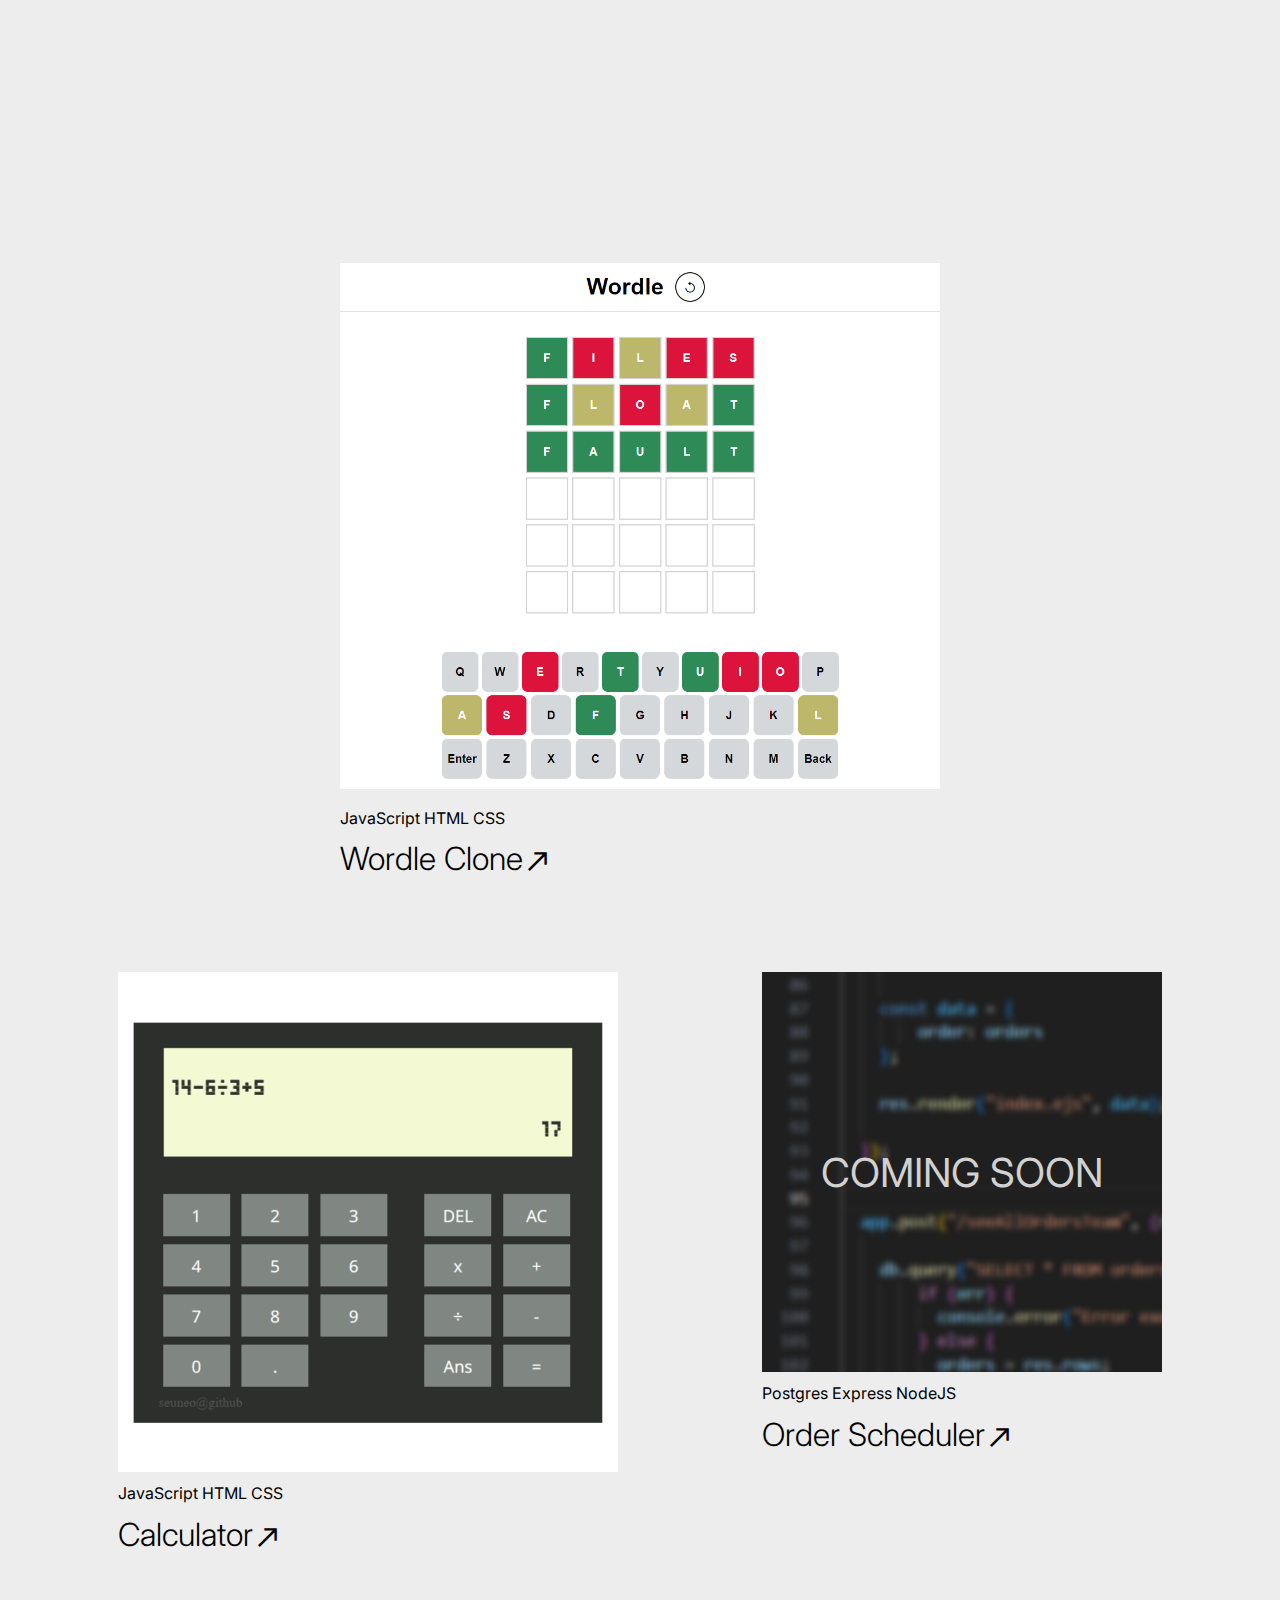
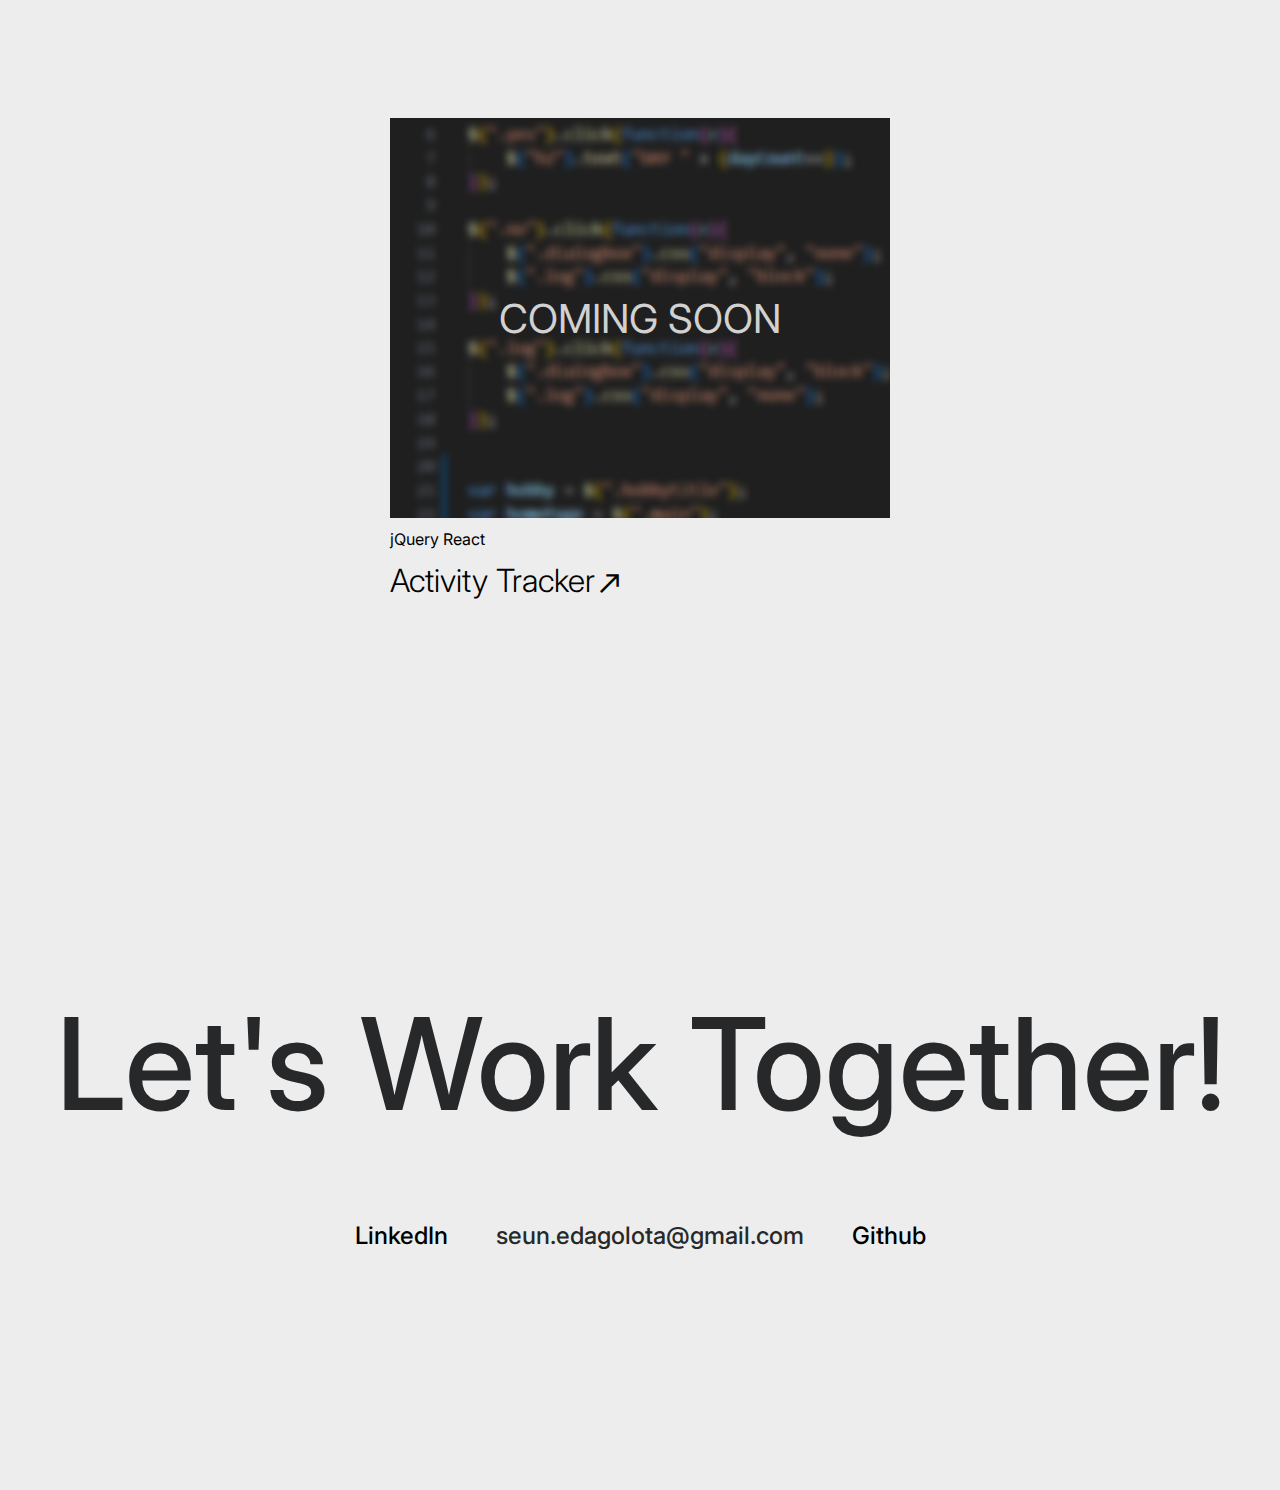
==== commit 5c667101: "Add files via upload" ====
--- a/index.html
+++ b/index.html
@@ -11,6 +11,7 @@
         <link href="https://fonts.googleapis.com/css2?family=Grand+Hotel&family=Inter:wght@100..900&display=swap" rel="stylesheet">
 
         <link rel="stylesheet" href="https://fonts.googleapis.com/css2?family=Material+Symbols+Outlined:opsz,wght,FILL,GRAD@40,400,0,200" />
+        <link rel="stylesheet" href="https://fonts.googleapis.com/css2?family=Material+Symbols+Outlined:opsz,wght,FILL,GRAD@24,400,0,0" />
     </head>
 
     <body class="light">
@@ -34,7 +35,7 @@
                 <h1 class="animated animatedFadeInUp fadeInUp">Seun Olota</h1>
                 
 
-            </div><p class="animate animatedFadeInUp fadeInUp">Freelance full stack web developer &  recent <br/>computer science graduate from York University.</p>
+            </div><p class="animate animatedFadeInUp fadeInUp">Freelance full stack web developer</p>
             <div class="animate animatedFadeInUp fadeInUp"><img src="images/csicon.png"></div>
 
         </div>
@@ -42,10 +43,12 @@
         <div class="about" id="about">
             <div class="aboutme">
             <p class="header">About me</p>
-            <p>Hello, I'm Seun<br/>a freelance full stack web developer and recent computer science graduate from York University.</p>
+            <p>Hello, I'm Seun<br/> a freelance full stack web developer and recent computer science graduate from York University.</p>
             </div>
             <div class="grad">
-            <a href="files/SeunOlotaResume.pdf" download="SeunOlotaResume"><p class="grad-header">Since Graduating</p></a> 
+            <a href="files/SeunOlotaresume.pdf" download="SeunOlotaResume"><p class="grad-header">Since Graduating <span class="material-symbols-outlined">
+                file_save
+                </span></p></a> 
             <p>Coding Instructor at The Cube School. <br/>
                 Hosting robotics team building events with Ignite Tech Play at Shopify.<br/>
                 Previously worked as a CMS Admin at Quest Sports.</p>
@@ -75,41 +78,47 @@
                 </div>
                 
             <div class="project" id="projecttwo"> 
-                <div class="image"> COMING SOON</div>
+                <a href="https://seuneo.github.io/calculator" target="_blank">
+                <div class="image"> <img src="images/calculator.png"></div>
                 <div class="info">
-                    <p class="stack">Tech Stack</p>
+                    <p class="stack">JavaScript HTML CSS</p>
                     <div>
-                    <p class="title">Project <span class="material-symbols-outlined">
+                    <p class="title">Calculator <span class="material-symbols-outlined">
                         north_east
                         </span></p><span class="button">Visit Website</span>
                     </div>
                 </div>
+                </a>
             </div>
             
             <div class="project" id="projectthree">
+                <a href="https://github.com/seuneo/order-scheduler" target="_blank">
                 <div class="image"> COMING SOON</div>
                 <div class="info">
                     
-                    <p class="stack">Tech Stack</p>
+                    <p class="stack">Postgres Express NodeJS</p>
                     <div>
-                    <p class="title">Project <span class="material-symbols-outlined">
+                    <p class="title">Order Scheduler<span class="material-symbols-outlined">
                         north_east
                         </span></p><span class="button">Visit Website</span>
                     </div>
                 </div>
+                </a>
             </div>
             
             <div class="project" id="projectfour">
+                <a href="https://github.com/seuneo/HobbyLogs" target="_blank">
                 <div class="image">COMING SOON</div>
                 <div class="info">
                     
-                    <p class="stack">Tech Stack</p>
+                    <p class="stack">jQuery React</p>
                     <div>
-                    <p class="title">Project <span class="material-symbols-outlined">
+                    <p class="title">Activity Tracker<span class="material-symbols-outlined">
                         north_east
                         </span></p><span class="button">Visit Website</span>
                     </div>
                 </div>
+                </a>
             </div>
 
         </div>
@@ -131,4 +140,4 @@
 <a href="https://www.flaticon.com/free-icons/linkedin" title="linkedin icons">Linkedin icons created by Freepik - Flaticon</a>--> 
 </body>
     
-</html>
+</html>--- a/styles.css
+++ b/styles.css
@@ -286,8 +286,8 @@
 }
 
 .projects{
- margin-top:-10rem;
- padding-top: 10rem;
+ margin-top:-4rem;
+ padding-top: 4rem;
  display: flex;
  flex-wrap: wrap;
  justify-content: center;
@@ -321,9 +321,7 @@
     width: 100%;
     height: 400px;
     background-color: rgb(244, 244, 244);
-
     transition:  padding 0.5s;
-
     font-size: 40px;
     color:rgb(209, 209, 209);
     text-align: center;
@@ -337,7 +335,7 @@
 
 }
 .projects .project .stack{
-    margin: 0.7rem 0;
+    margin:0.7rem 0;
 
 }
 
@@ -374,7 +372,7 @@
 
 .projects #projectone .image{
     height: 500px;
-    margin-bottom: 3rem;
+    margin-bottom: 2rem;
     background-color: rgba(255, 255, 255, 0);
 }
 
@@ -385,12 +383,29 @@
 .projects #projecttwo{
     margin-top: 400px;
 
+}
+
+.projects #projecttwo .image{
+    height: 500px;
+    background-color: rgba(255, 255, 255, 0);
+}
+
+#projecttwo img{
+    width: 500px;;
 }
 
 .projects #projectthree{
     margin-top: -250px;
     width: 400px;
 
+}
+
+.projects #projectthree .image{
+    background-image: url(images/scheduler.png);
+}
+
+.projects #projectfour .image{
+    background-image: url(images/hobbylogs.png);
 }
 
 
@@ -458,11 +473,13 @@
     .projects #projectthree {
         margin-top: 0;
 
-
-    }
-
-}
-
+    }
+
+    .projects #projecttwo{
+        margin-bottom: 150px;
+    }
+
+}
 
 
 @media (max-width: 1100px){
@@ -476,9 +493,7 @@
     }
 
     .intro h1{
-        text-align: center;
-        
-        
+        text-align: center;     
     }
 
     .intro h2{
@@ -499,6 +514,10 @@
 
     .icons{
         padding-left: 40px;
+    }
+
+    .projects #projecttwo{
+        margin-bottom: 150px;
     }
 
 }
@@ -506,10 +525,6 @@
 @media (max-width: 800px){
     .about p{
         font-size: 30px;
-    }
-
-    .intro h1{
-        
     }
 
     .contact{
@@ -528,15 +543,37 @@
     }
 
     .projects #projectone {
-        width: 400px;
-        height: 500px;
-        margin-bottom: 110px;
-    }
+        width: 500px;
+        height: 480px;
+        margin-bottom: 180px;
+       
+    }
+
+    .projects #projectone .info{
+        margin: 0;
+        
+        margin-top: -50px;
+     }
+
+
+    #projectone .image {
+        height: 480px;  
+        margin: 0;       
+    }
+
 
     #projectone .image img{
-        height: 400px;  
-        
-    }
+        width: 500px;   
+    }
+
+    .projects #projecttwo{
+        margin-bottom: 200px;
+    }
+
+    .projects {
+        display: flex;      
+    }
+
 }
 
 
@@ -549,7 +586,6 @@
     .icons img{
         width: 20px;
     }
-
 
 
     .intro h1{
@@ -576,8 +612,7 @@
         font-size: 30px;
         
     }
-
-    
+ 
     .about .grad{
         
         display: flex;
@@ -586,41 +621,62 @@
     
     }
     
-    
     .about .grad p{
         text-align: left;
         
     }
 
+
+
     .projects{
-        margin-top: -2rem;
-        padding-top: 2rem;
-    }
-
-
-
-    .projects #projectone {
+        margin-top: 400px;
+        padding-top: 6rem;
+       
+    }
+
+
+    .projects #projectone, .projects #projecttwo{
         width: 400px;
-        height: 500px;
-        margin-bottom: 110px;
-    }
+        height: 450px;    
+        margin: 0;
+        margin-bottom: 50px;
+    }
+
 
     #projectone .image img{
-        height: 400px;  
+        height: 350px;  
         
     }
 
     .projects #projectone .image{
-       margin-bottom: 0;
-
-    }
-
-    .projects #projectthree{
-        margin-top: -15px;
-    } 
+       height: 350px;
+       margin: 0;
+    }
+
+    .projects #projectone .info{
+        margin: 0;
+     }
+
+    .projects #projecttwo{
+        margin-bottom: 100px;
+    }
+
+     .projects #projecttwo .image{
+        height: 400px;
+        margin: 0;
+     }
+
+     #projecttwo .image img{
+        width: 400px; 
+    }
 
     .projects #projectfour{
         margin-top: -5px;
     }
+
+    .projects{
+        display: flex;
+        gap: 80px;
+    }
     
 }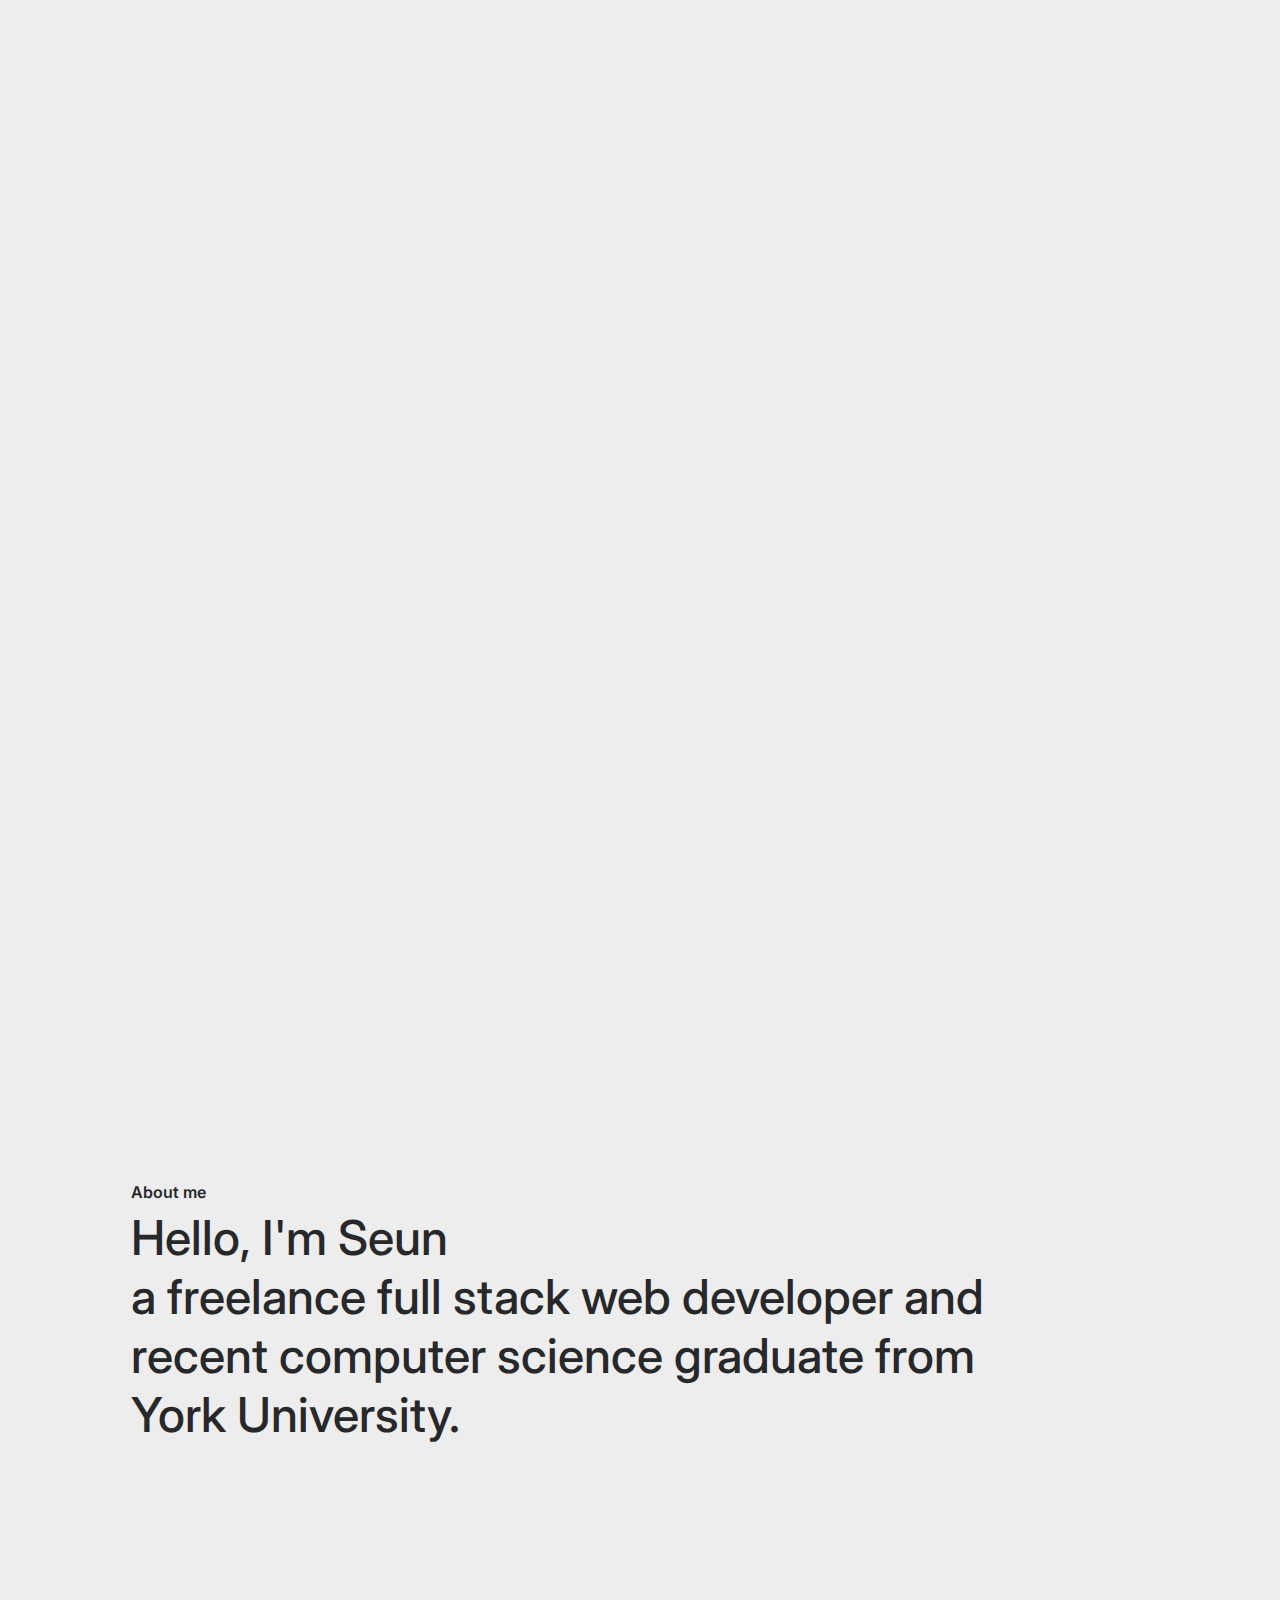
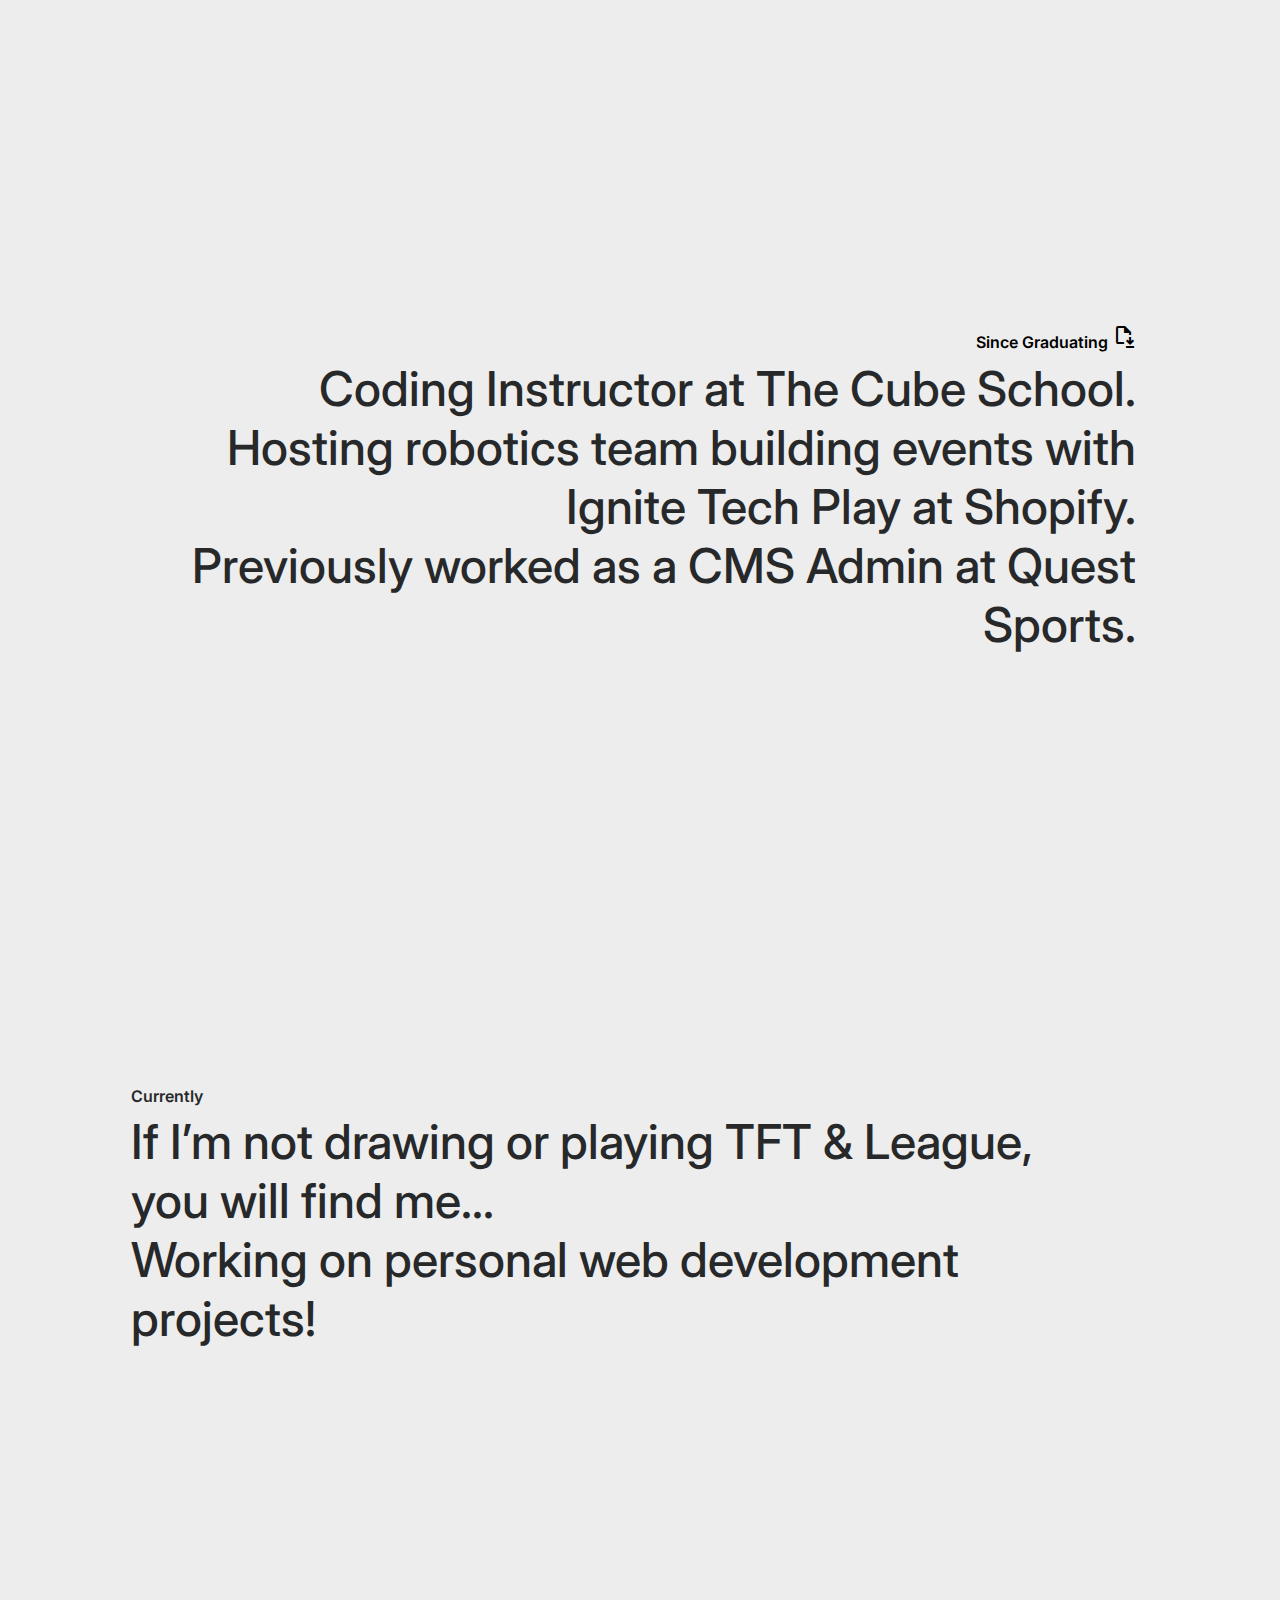
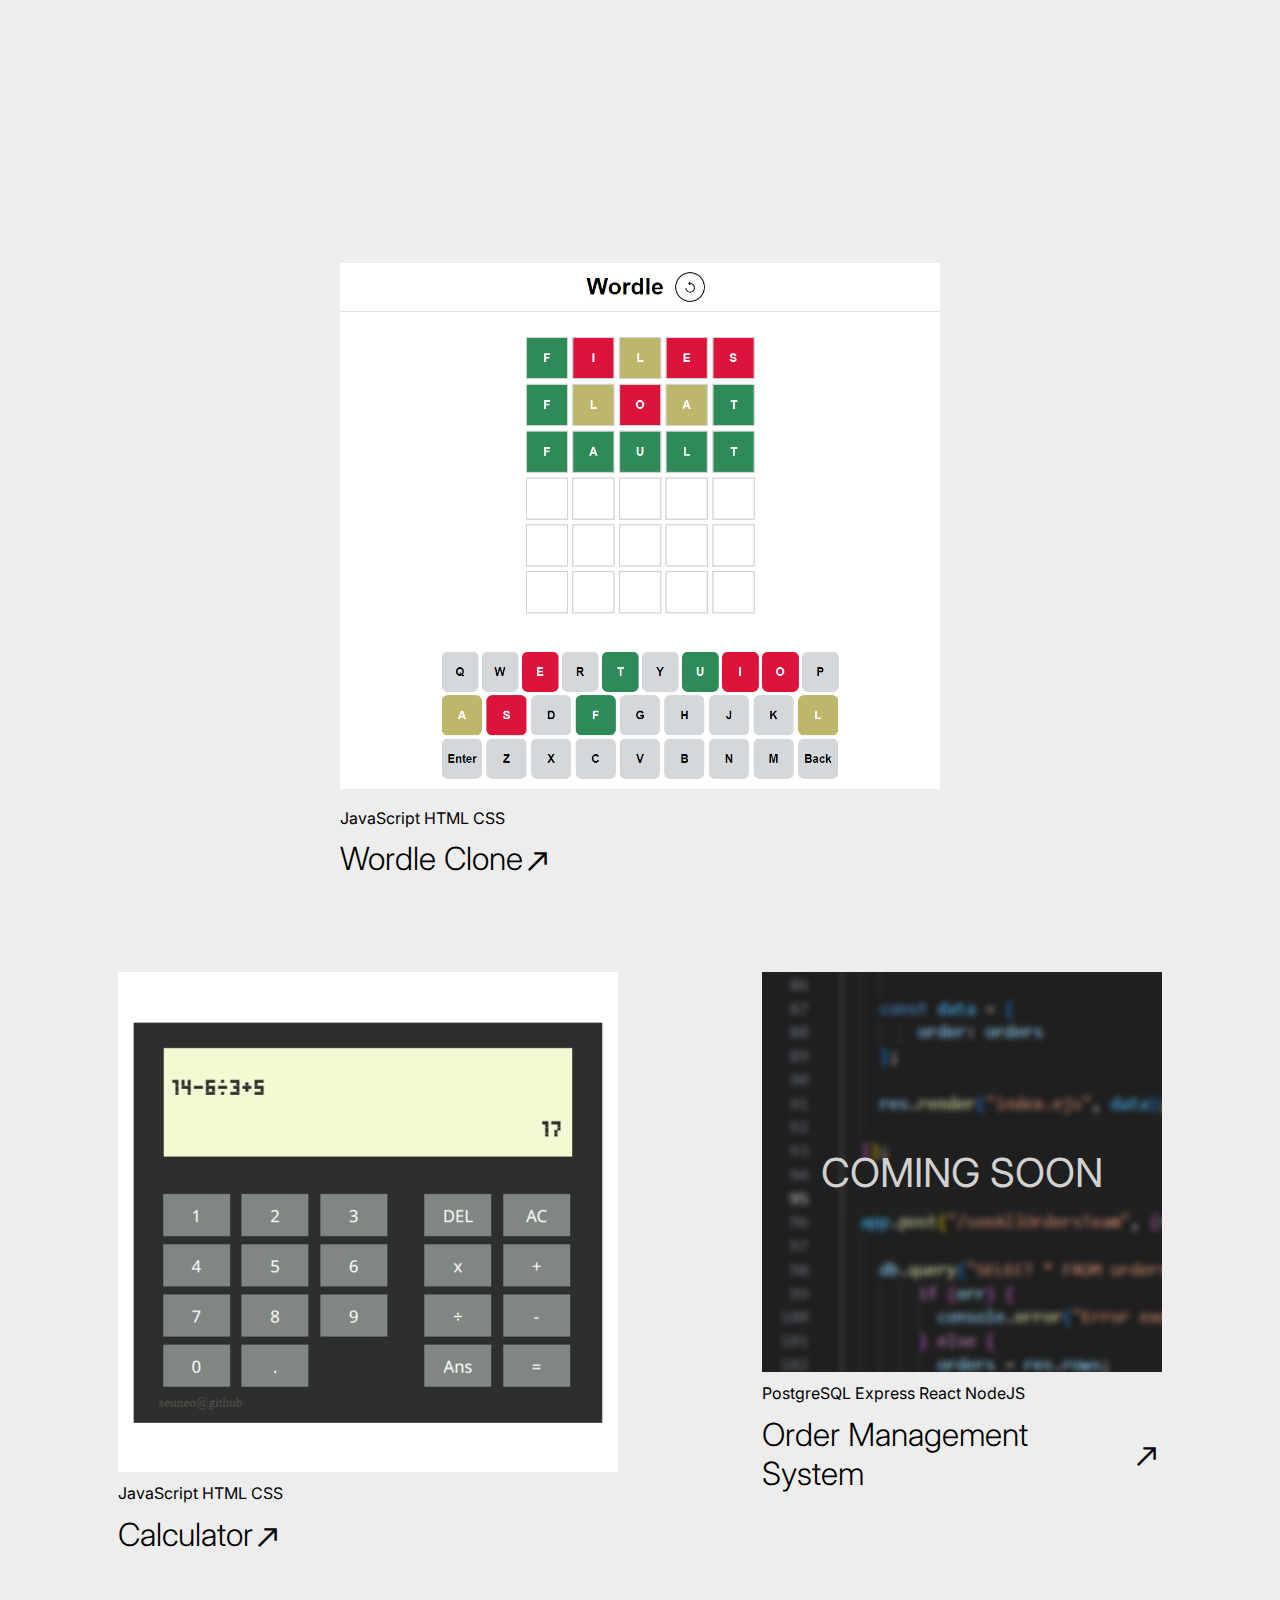
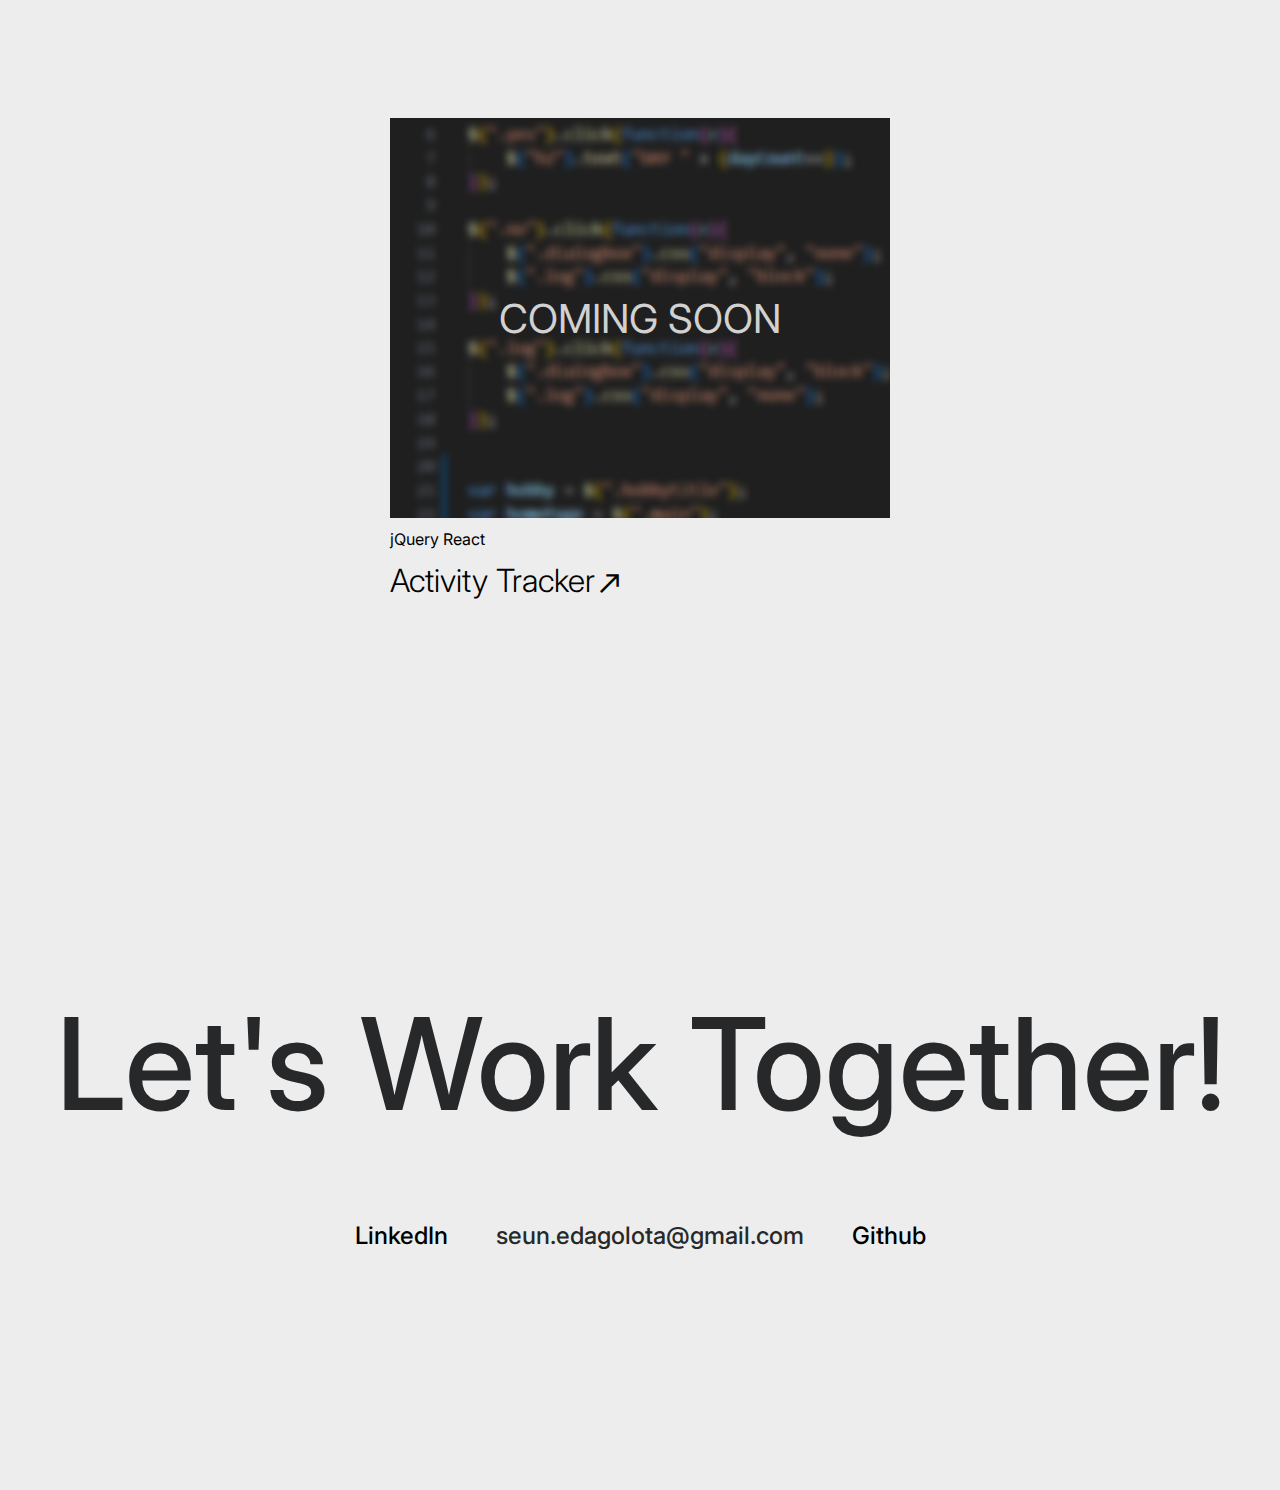
==== commit d4c873fe: "Update index.html" ====
--- a/index.html
+++ b/index.html
@@ -46,7 +46,7 @@
             <p>Hello, I'm Seun<br/> a freelance full stack web developer and recent computer science graduate from York University.</p>
             </div>
             <div class="grad">
-            <a href="files/SeunOlotaresume.pdf" download="SeunOlotaResume"><p class="grad-header">Since Graduating <span class="material-symbols-outlined">
+            <a href="files/SeunOlota.pdf" download="SeunOlotaResume"><p class="grad-header">Since Graduating <span class="material-symbols-outlined">
                 file_save
                 </span></p></a> 
             <p>Coding Instructor at The Cube School. <br/>
@@ -96,9 +96,9 @@
                 <div class="image"> COMING SOON</div>
                 <div class="info">
                     
-                    <p class="stack">Postgres Express NodeJS</p>
+                    <p class="stack">PostgreSQL Express React NodeJS</p>
                     <div>
-                    <p class="title">Order Scheduler<span class="material-symbols-outlined">
+                    <p class="title">Order Management System<span class="material-symbols-outlined">
                         north_east
                         </span></p><span class="button">Visit Website</span>
                     </div>
@@ -140,4 +140,4 @@
 <a href="https://www.flaticon.com/free-icons/linkedin" title="linkedin icons">Linkedin icons created by Freepik - Flaticon</a>--> 
 </body>
     
-</html>+</html>
--- a/styles.css
+++ b/styles.css
@@ -9,16 +9,6 @@
     color: rgb(39, 40, 41);
 
 }
-
-/*
-body{
-    background-color: rgb(13, 13, 13);
-
-}
-*/
-
-
-
 
 nav {
     margin:0px;
@@ -41,16 +31,9 @@
     margin-right: -10px;
 }
 
-.links{
-    
-    
-}
-
 .links li a{
     text-decoration: none;
     color:black;
-    
-
 }
 
 .links li{
@@ -58,17 +41,12 @@
    text-decoration-color: rgba(0, 0, 0, 0);
    text-underline-offset: 1px; 
    transition: text-decoration-color 0.5s, text-underline-offset 0.5s;
-   
-
-}
-
-.links li:hover{
-   
+}
+
+.links li:hover{   
     text-decoration-color: rgb(0, 0, 0);
-    text-underline-offset: 6px; 
-    
+    text-underline-offset: 6px;     
  }
-
 
 nav ul{
     
@@ -78,21 +56,15 @@
      padding:0;
     margin: 0;
     padding-top: 11px;
-    padding-bottom: 11px;
-
-    
+    padding-bottom: 11px;    
 }
 
 .links{
-    padding-right:80px;
-    
-   
-    
+    padding-right:80px; 
 }
 
 .icons{
-    padding-left: 80px;  
-  
+    padding-left: 80px;    
 }
 
 
@@ -121,7 +93,6 @@
 .animate {
     animation-delay: 1s;
     animation-duration: 0.5s;
-
     animation-fill-mode: both;
     -webkit-animation-duration: 1s;
     -webkit-animation-fill-mode: both
@@ -143,15 +114,13 @@
     flex-direction: column;
     align-items: center;  
     justify-content: center;
-    padding-top: 12rem;
-    
+    padding-top: 12rem;    
 }
 
 
 .intro div{
    margin: 0 40px;
-    padding: 0 40px; 
-    
+    padding: 0 40px;   
 }
 
 .intro p{
@@ -310,7 +279,6 @@
 }
 
 
-
 .projects .project .info div{
     display: flex;
     justify-content: space-between;
@@ -454,17 +422,6 @@
     
  }
 
- /*
-
- .contact .contacts p a{
-    color: rgb(237, 237, 237); 
- }
-
- *{
-    color: rgb(237, 237, 237);
- }
-*/
-
 @media (max-width: 1360px){
     .projects #projecttwo{
         margin-top: 0;
@@ -679,4 +636,4 @@
         gap: 80px;
     }
     
-}+}
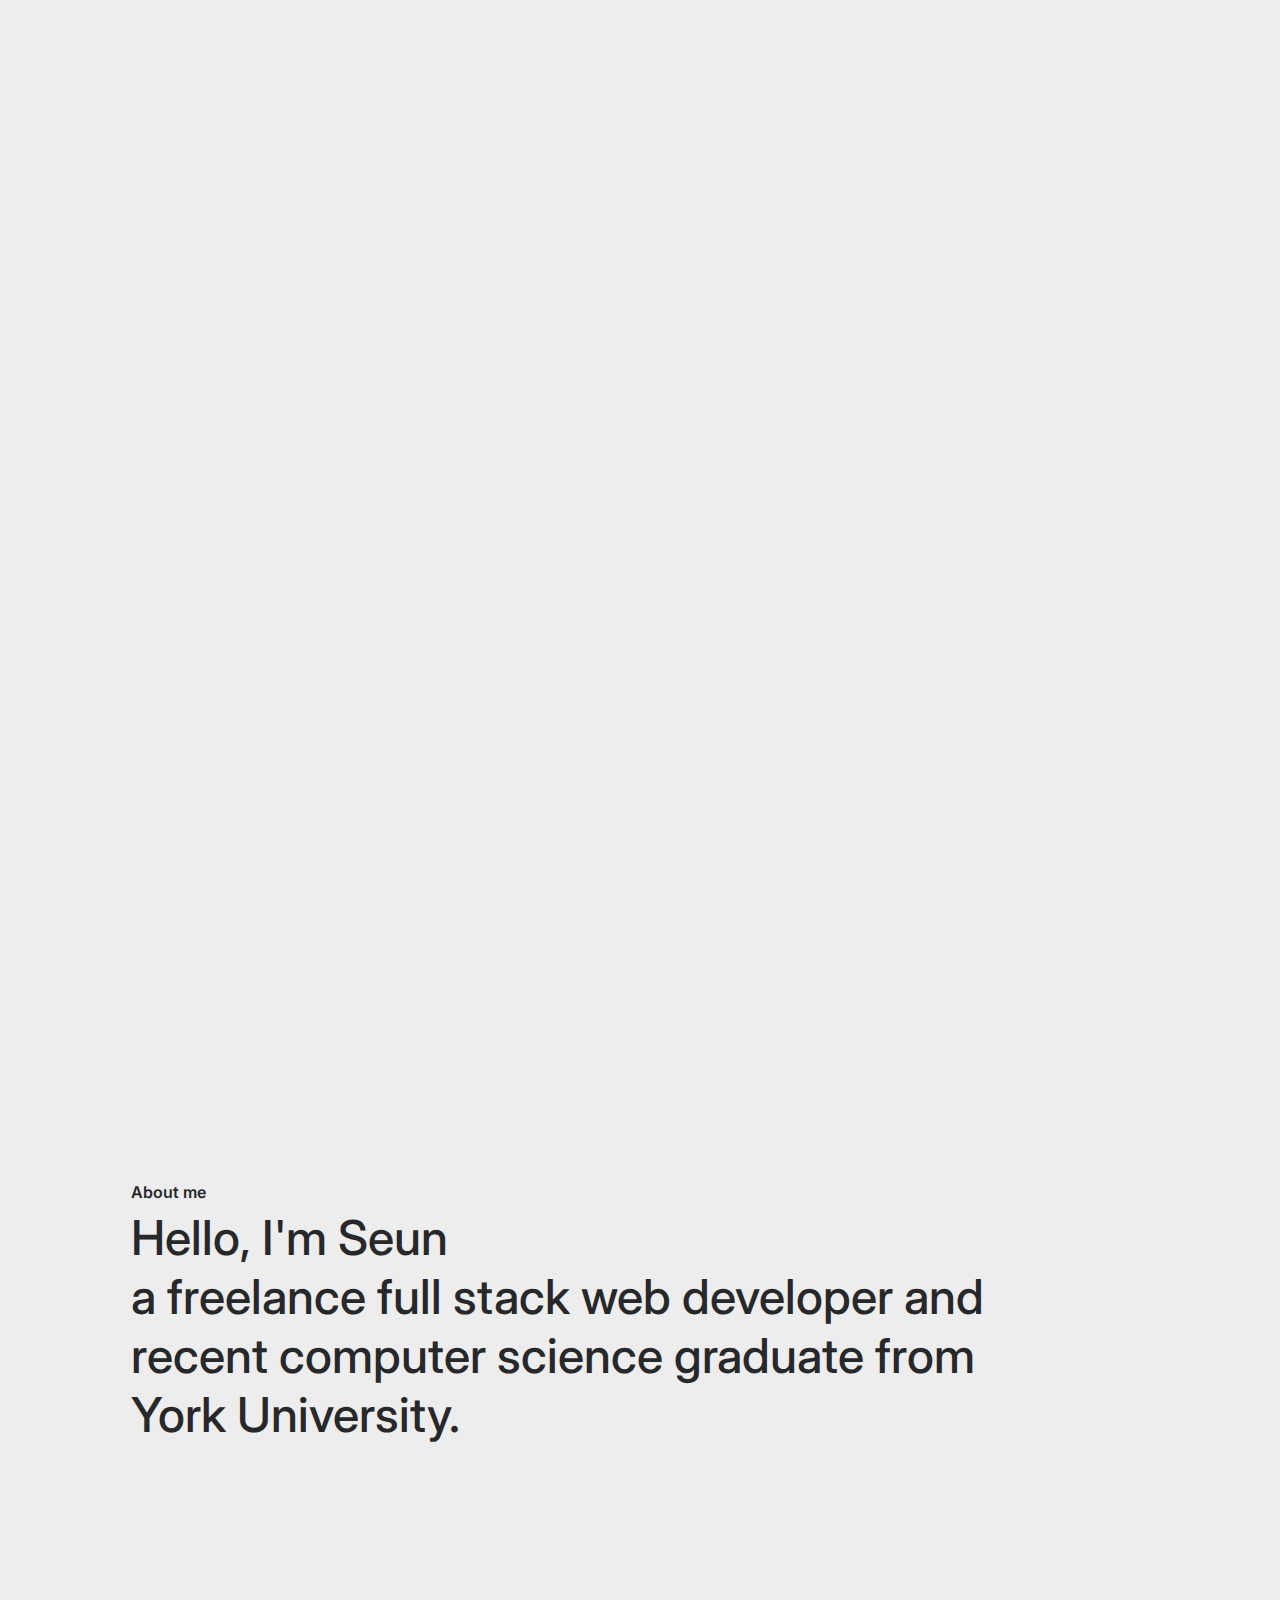
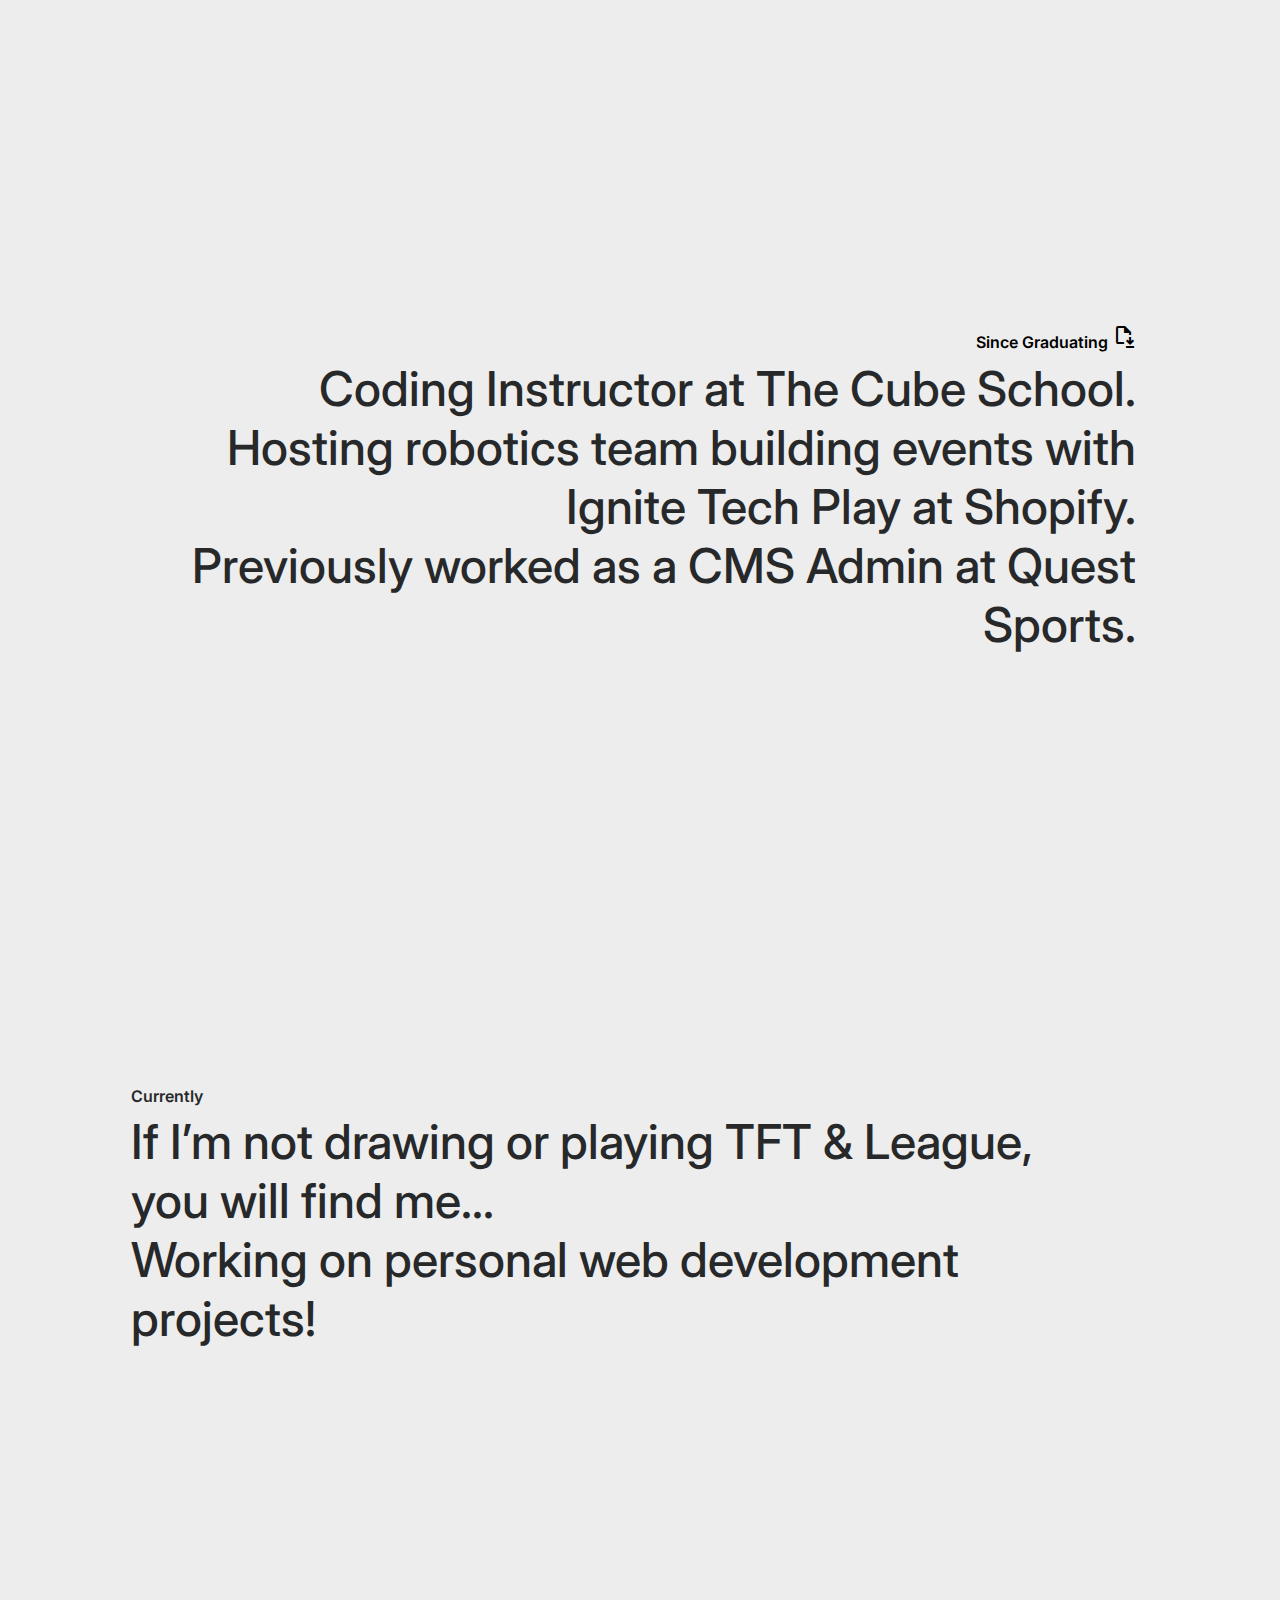
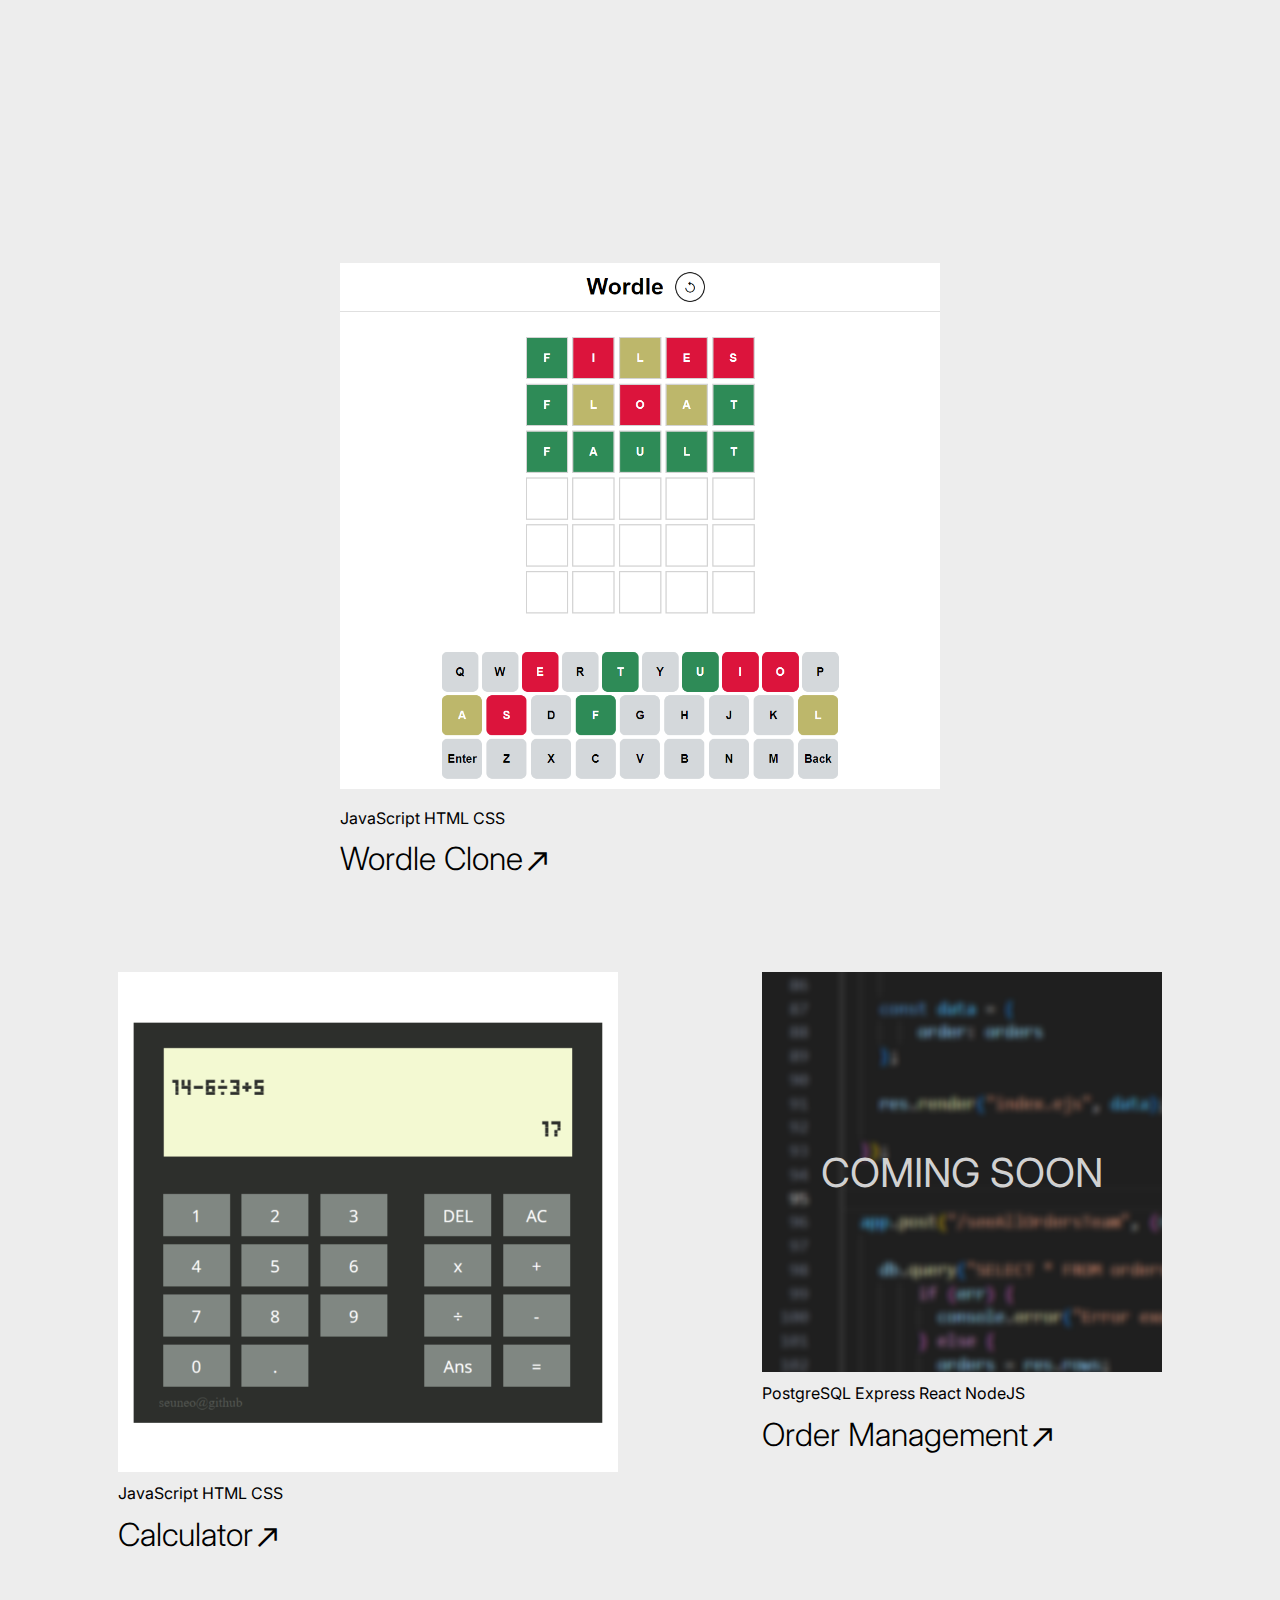
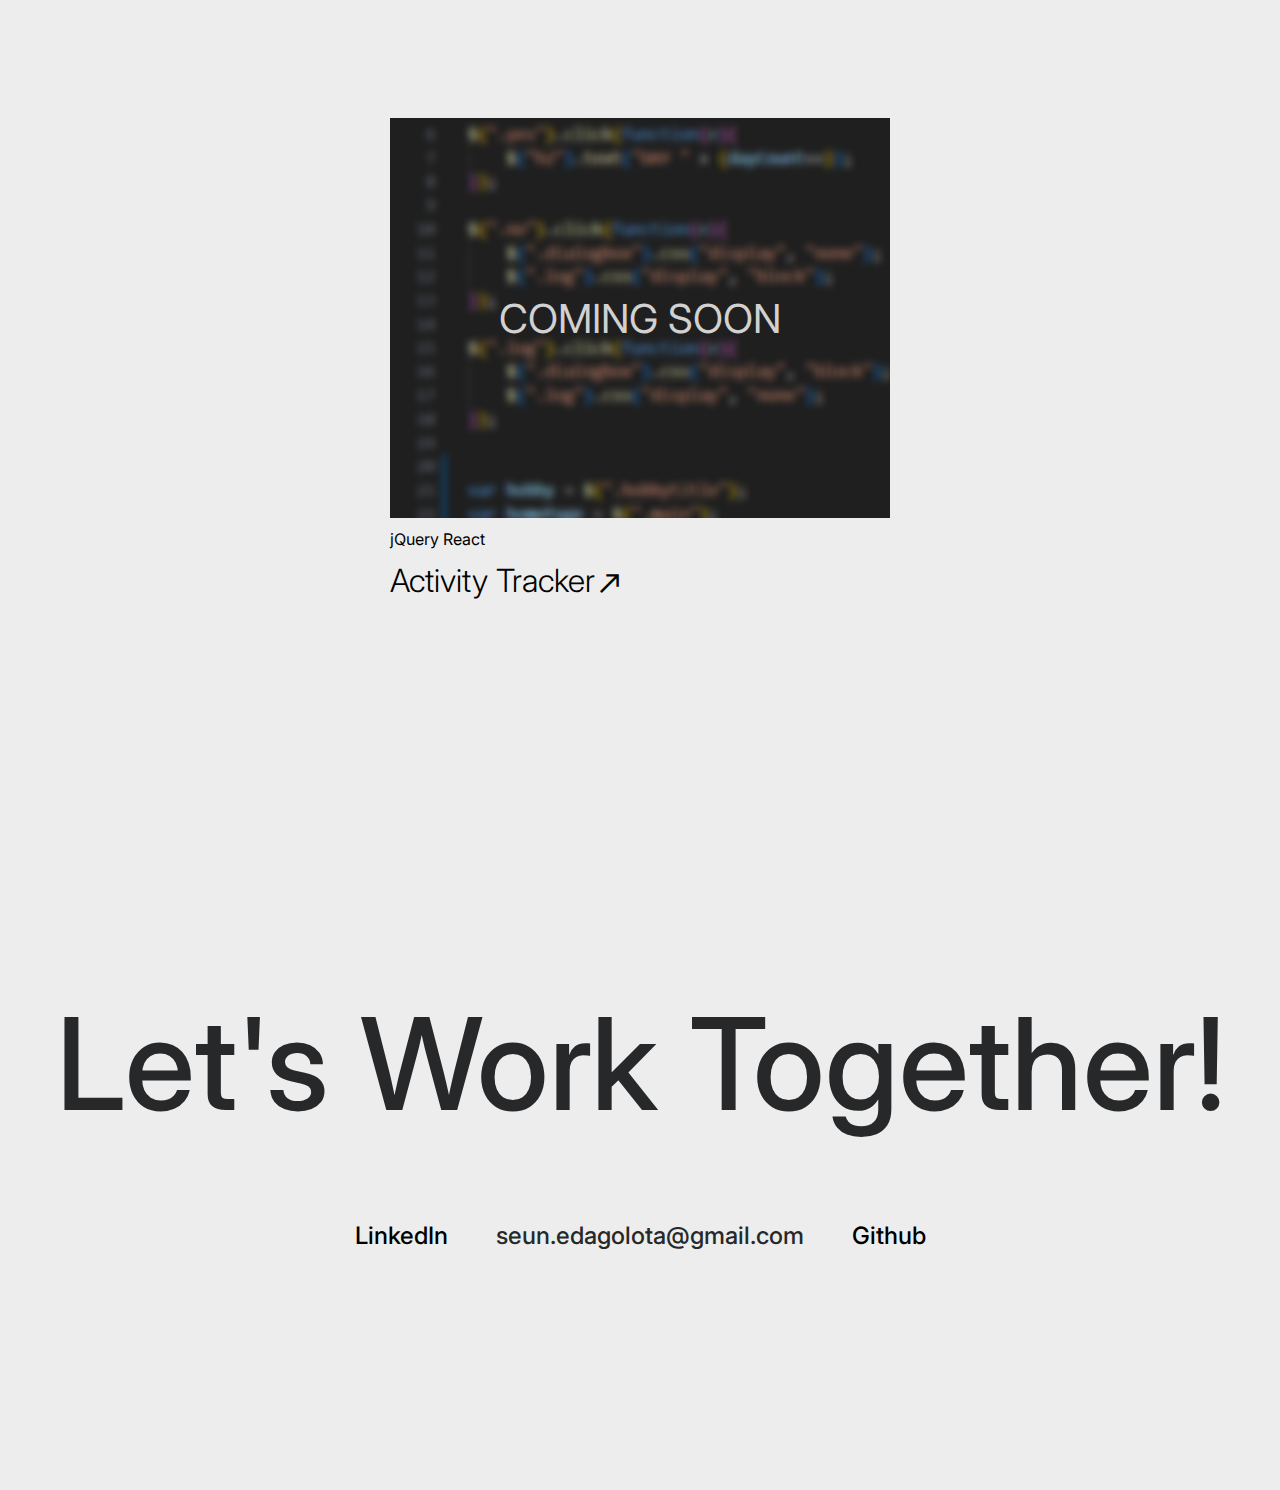
==== commit 3f4effed: "Update index.html" ====
--- a/index.html
+++ b/index.html
@@ -98,7 +98,7 @@
                     
                     <p class="stack">PostgreSQL Express React NodeJS</p>
                     <div>
-                    <p class="title">Order Management System<span class="material-symbols-outlined">
+                    <p class="title">Order Management<span class="material-symbols-outlined">
                         north_east
                         </span></p><span class="button">Visit Website</span>
                     </div>
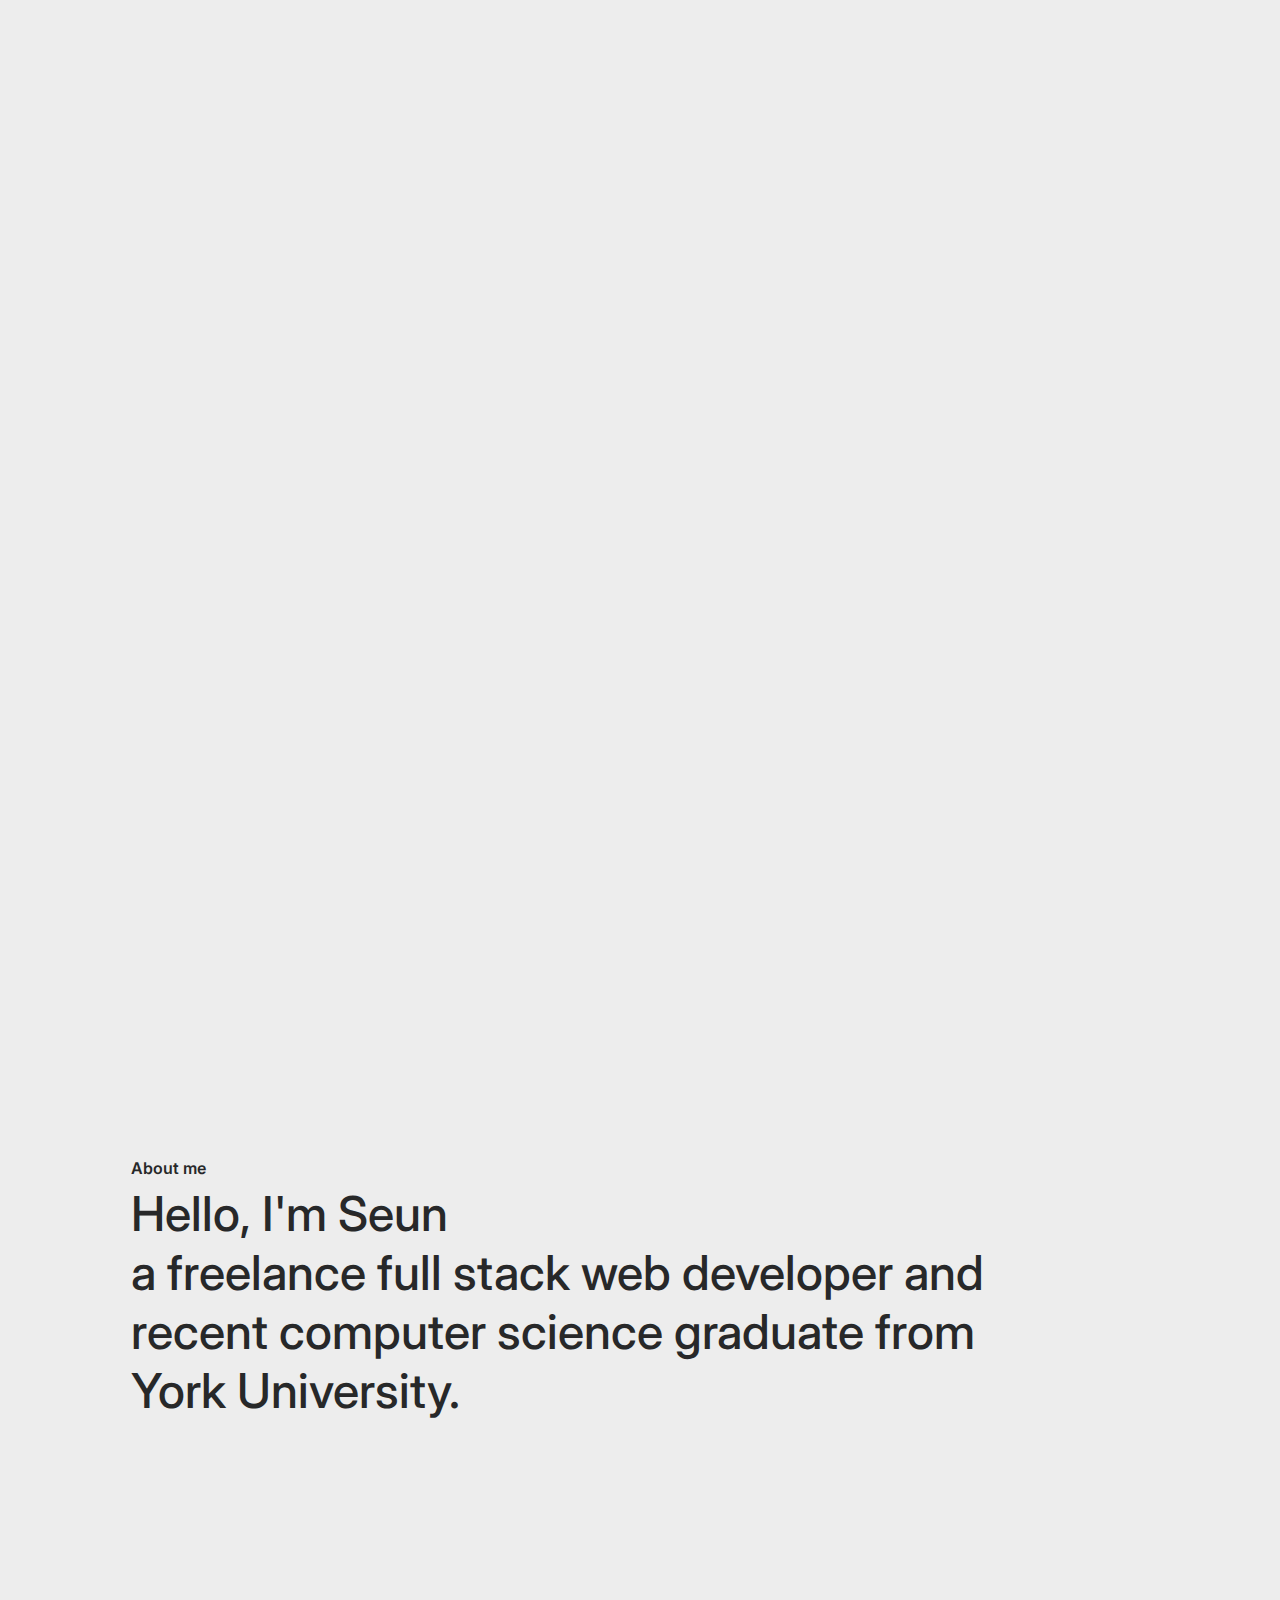
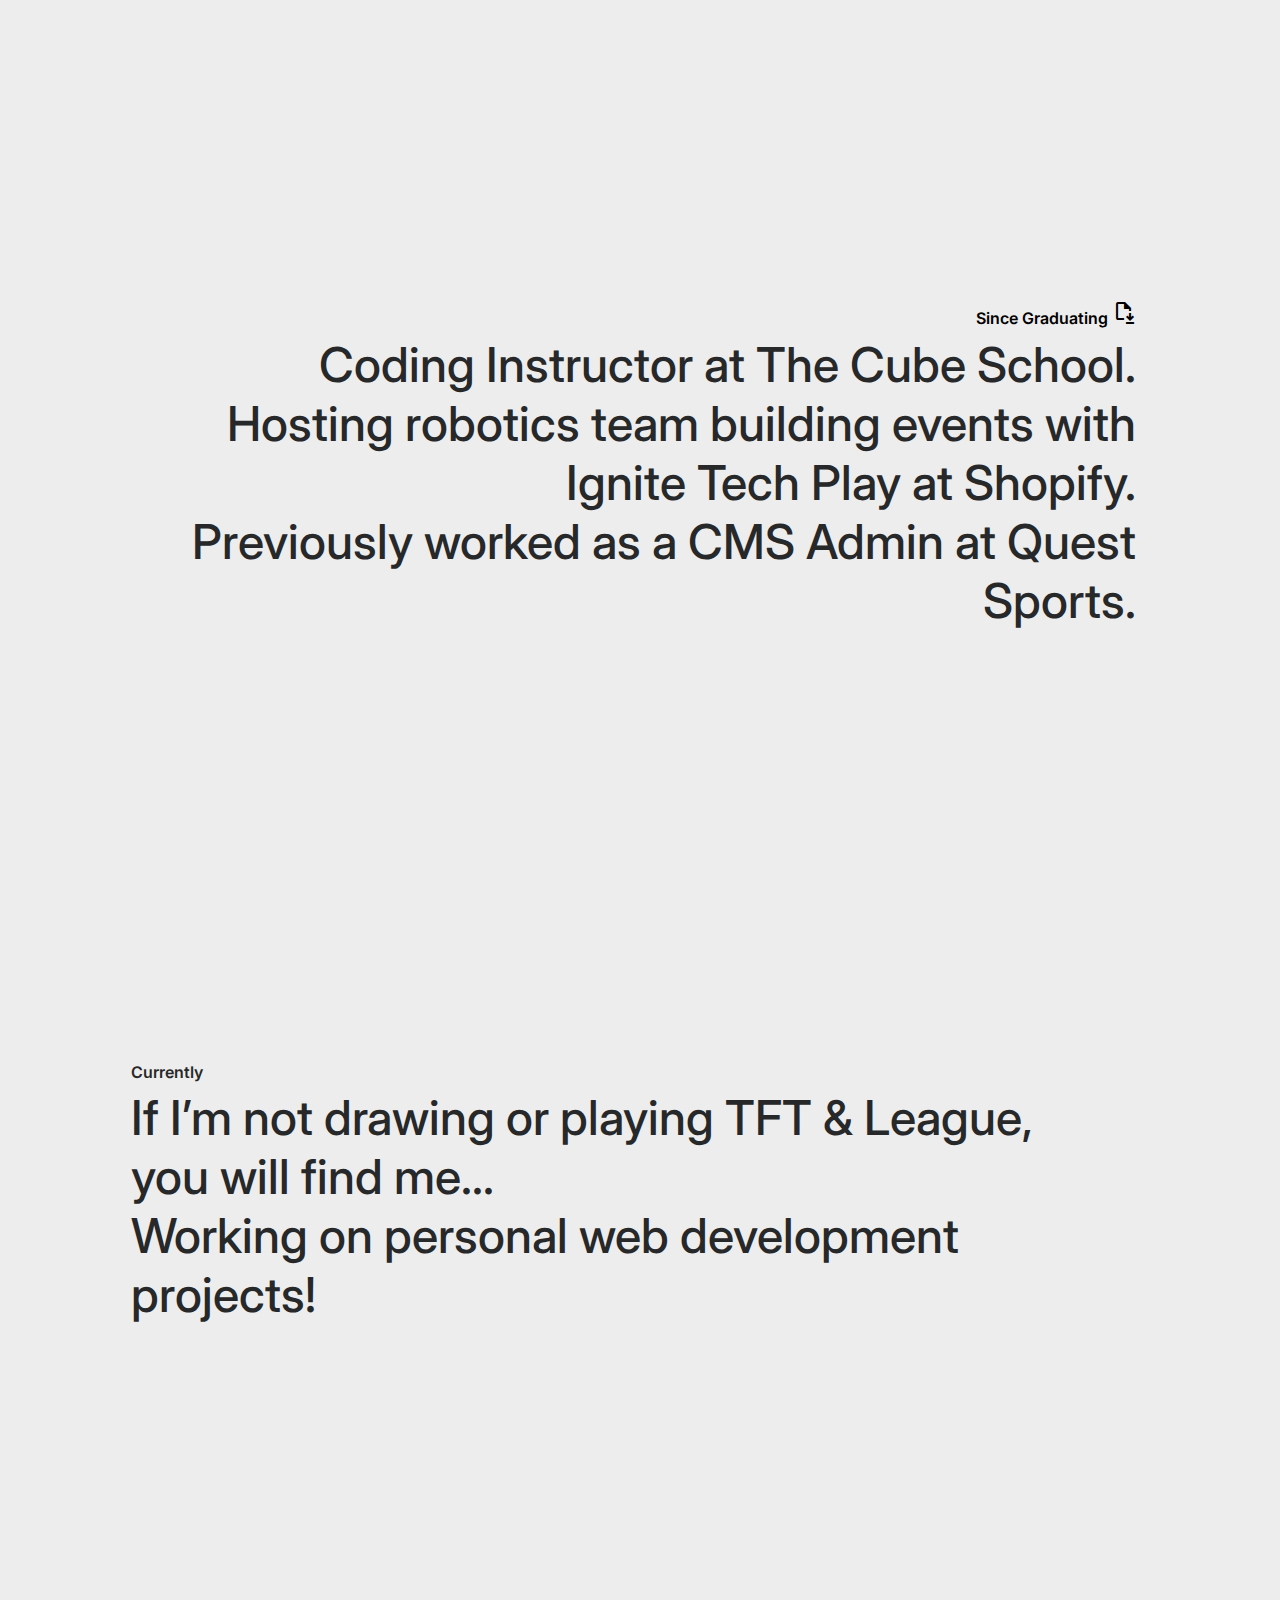
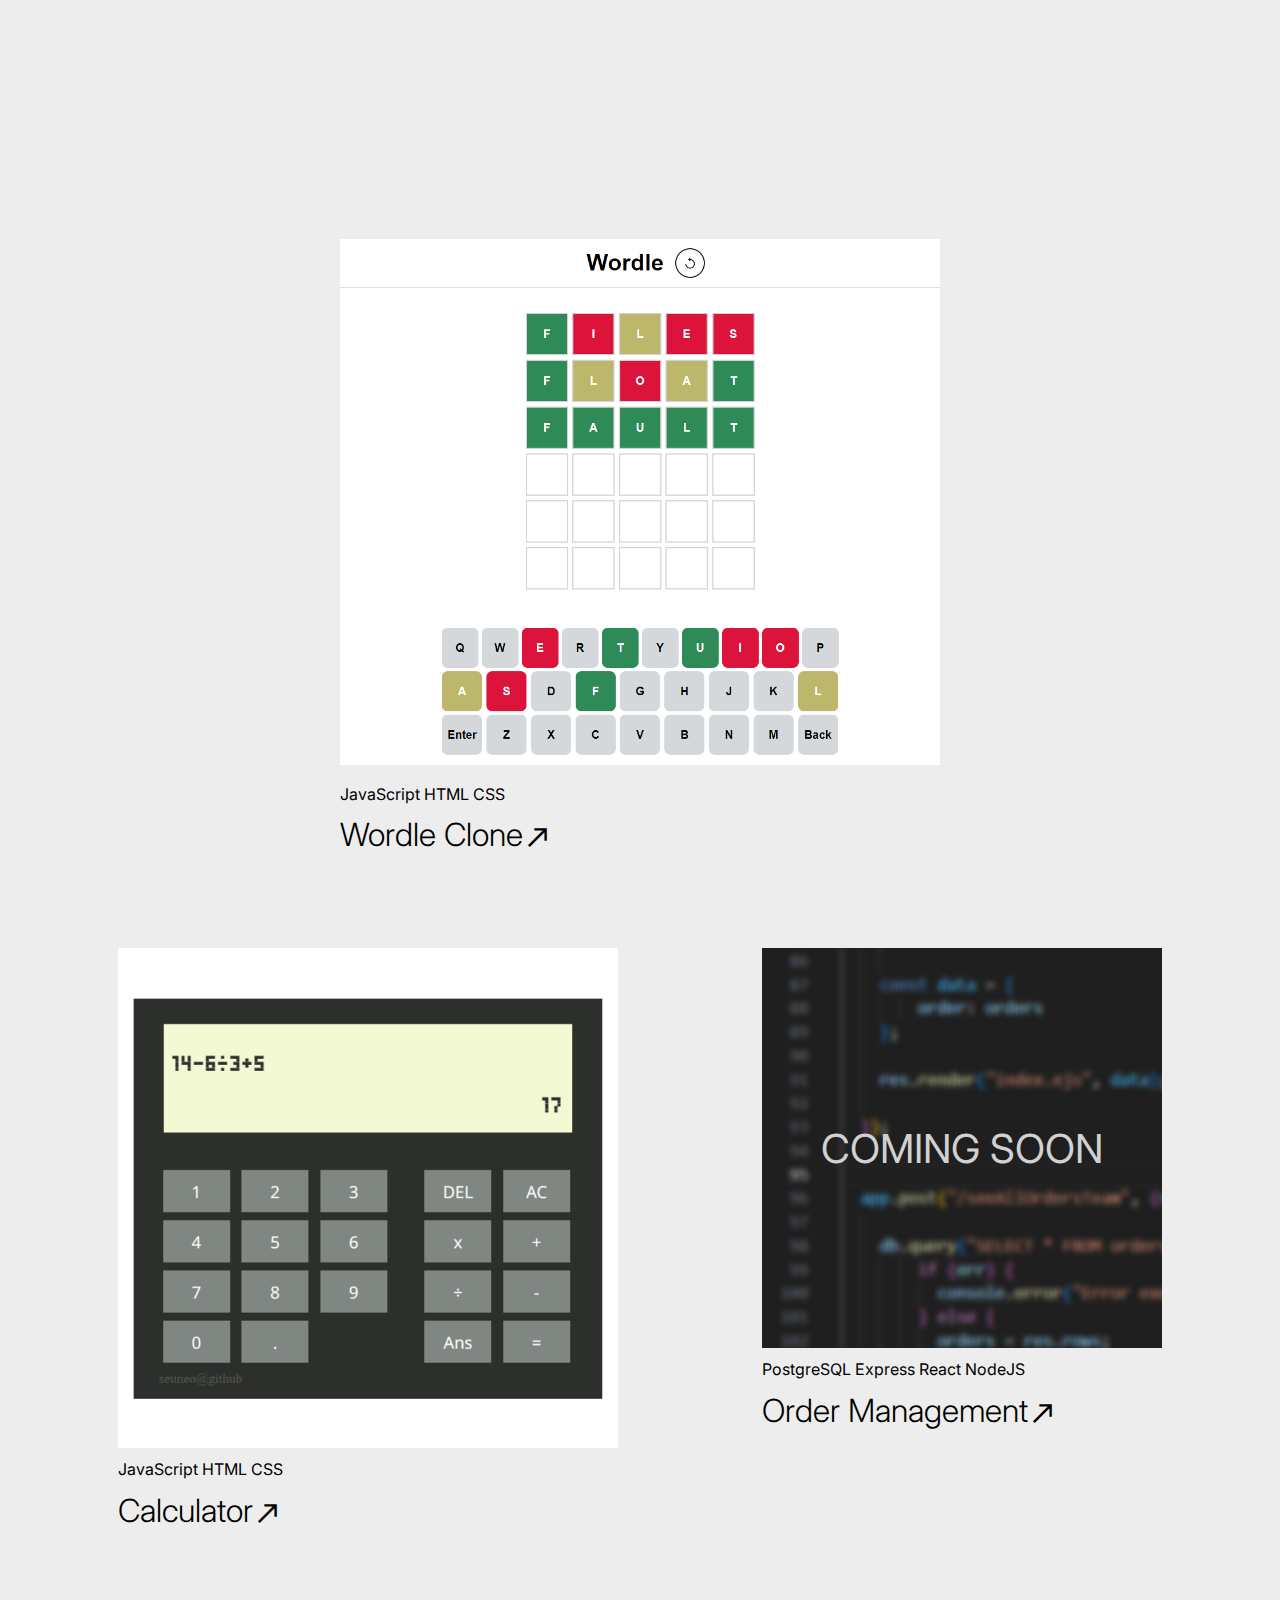
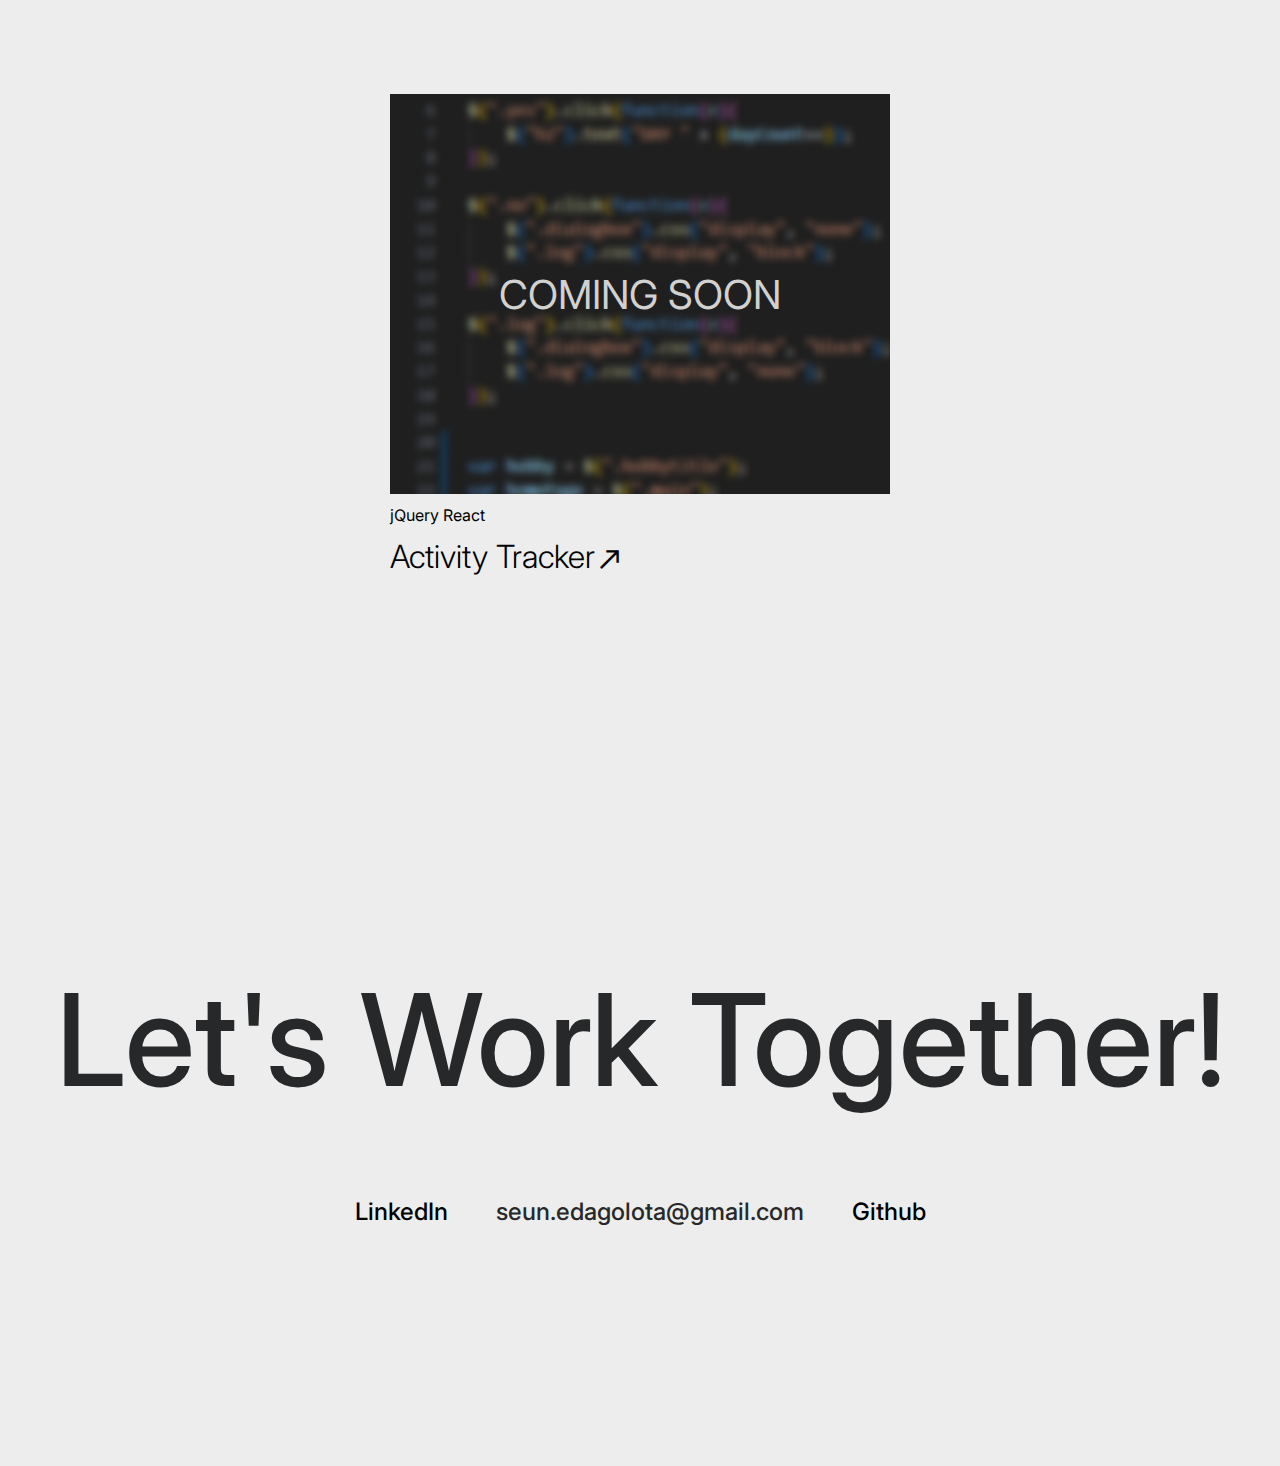
==== commit 8a75eb94: "Update index.html" ====
--- a/index.html
+++ b/index.html
@@ -35,7 +35,7 @@
                 <h1 class="animated animatedFadeInUp fadeInUp">Seun Olota</h1>
                 
 
-            </div><p class="animate animatedFadeInUp fadeInUp">Freelance full stack web developer</p>
+            </div><p class="animate animatedFadeInUp fadeInUp"></p>
             <div class="animate animatedFadeInUp fadeInUp"><img src="images/csicon.png"></div>
 
         </div>
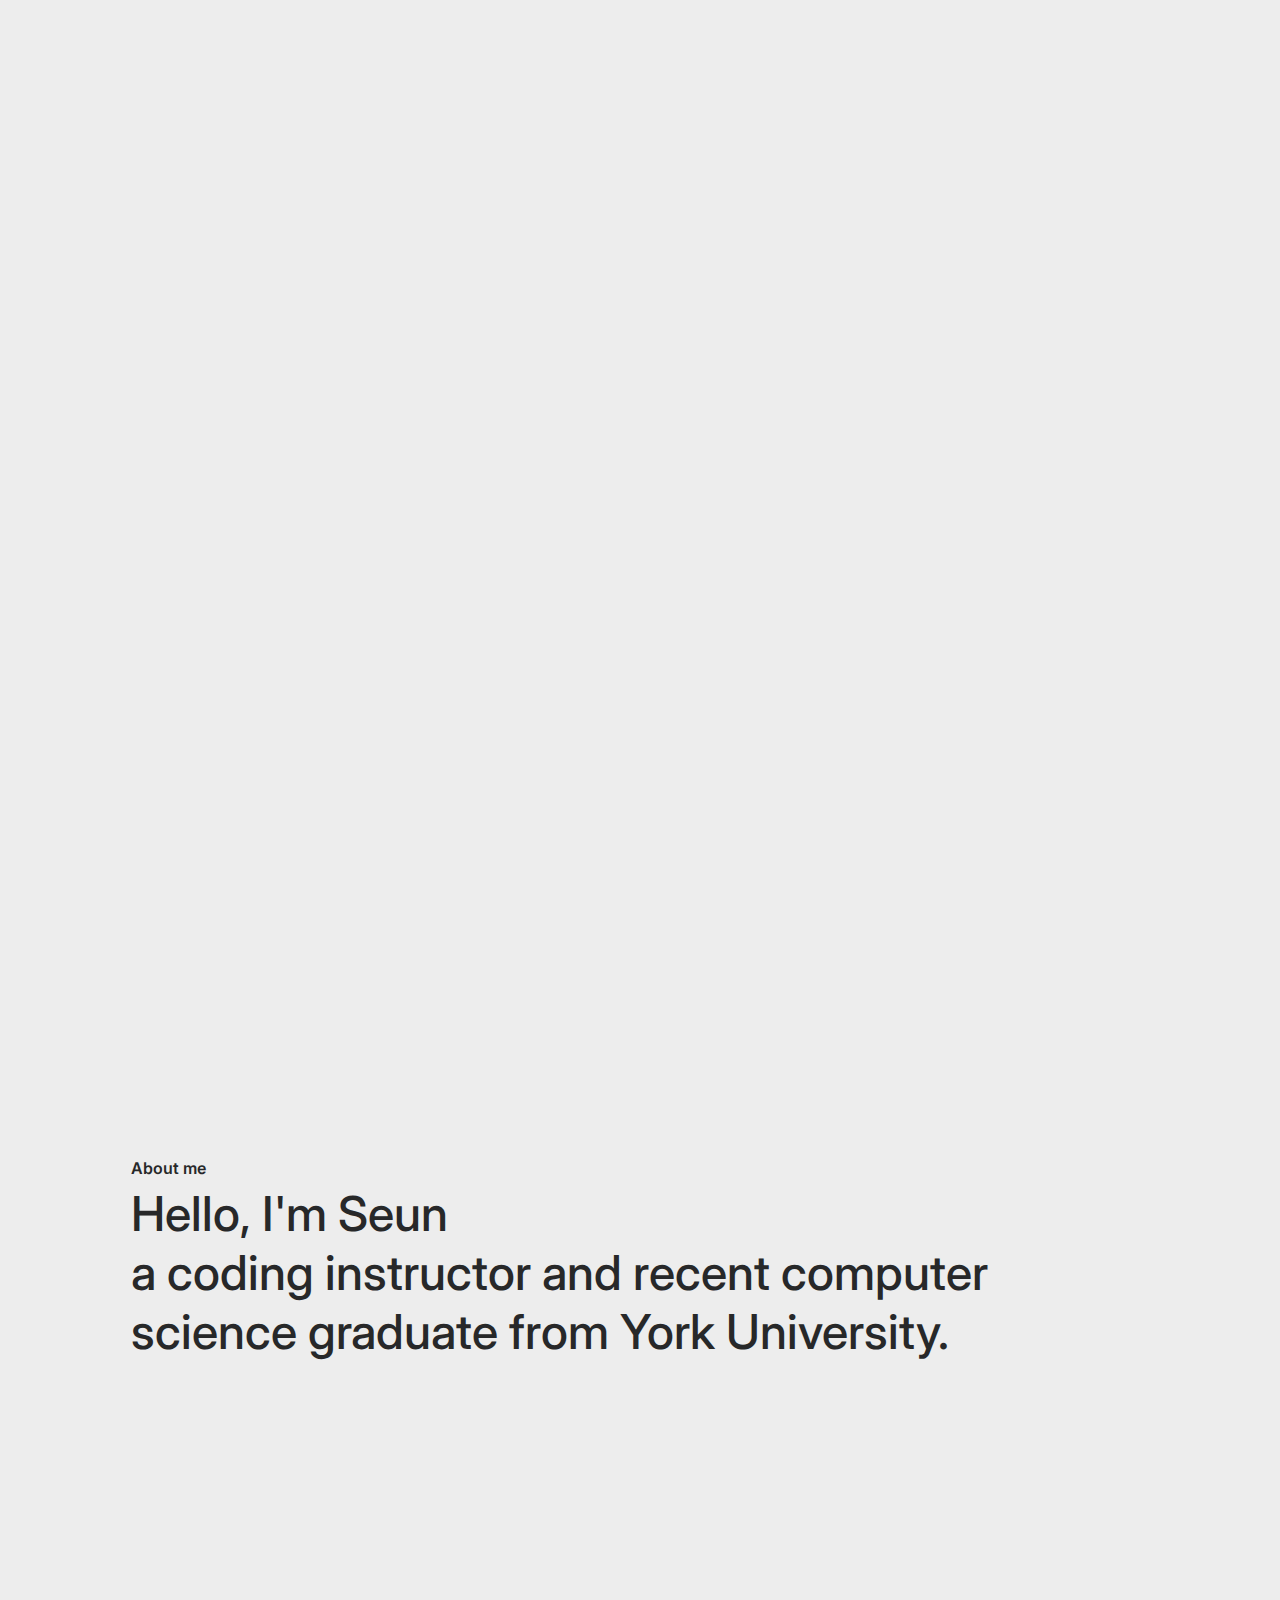
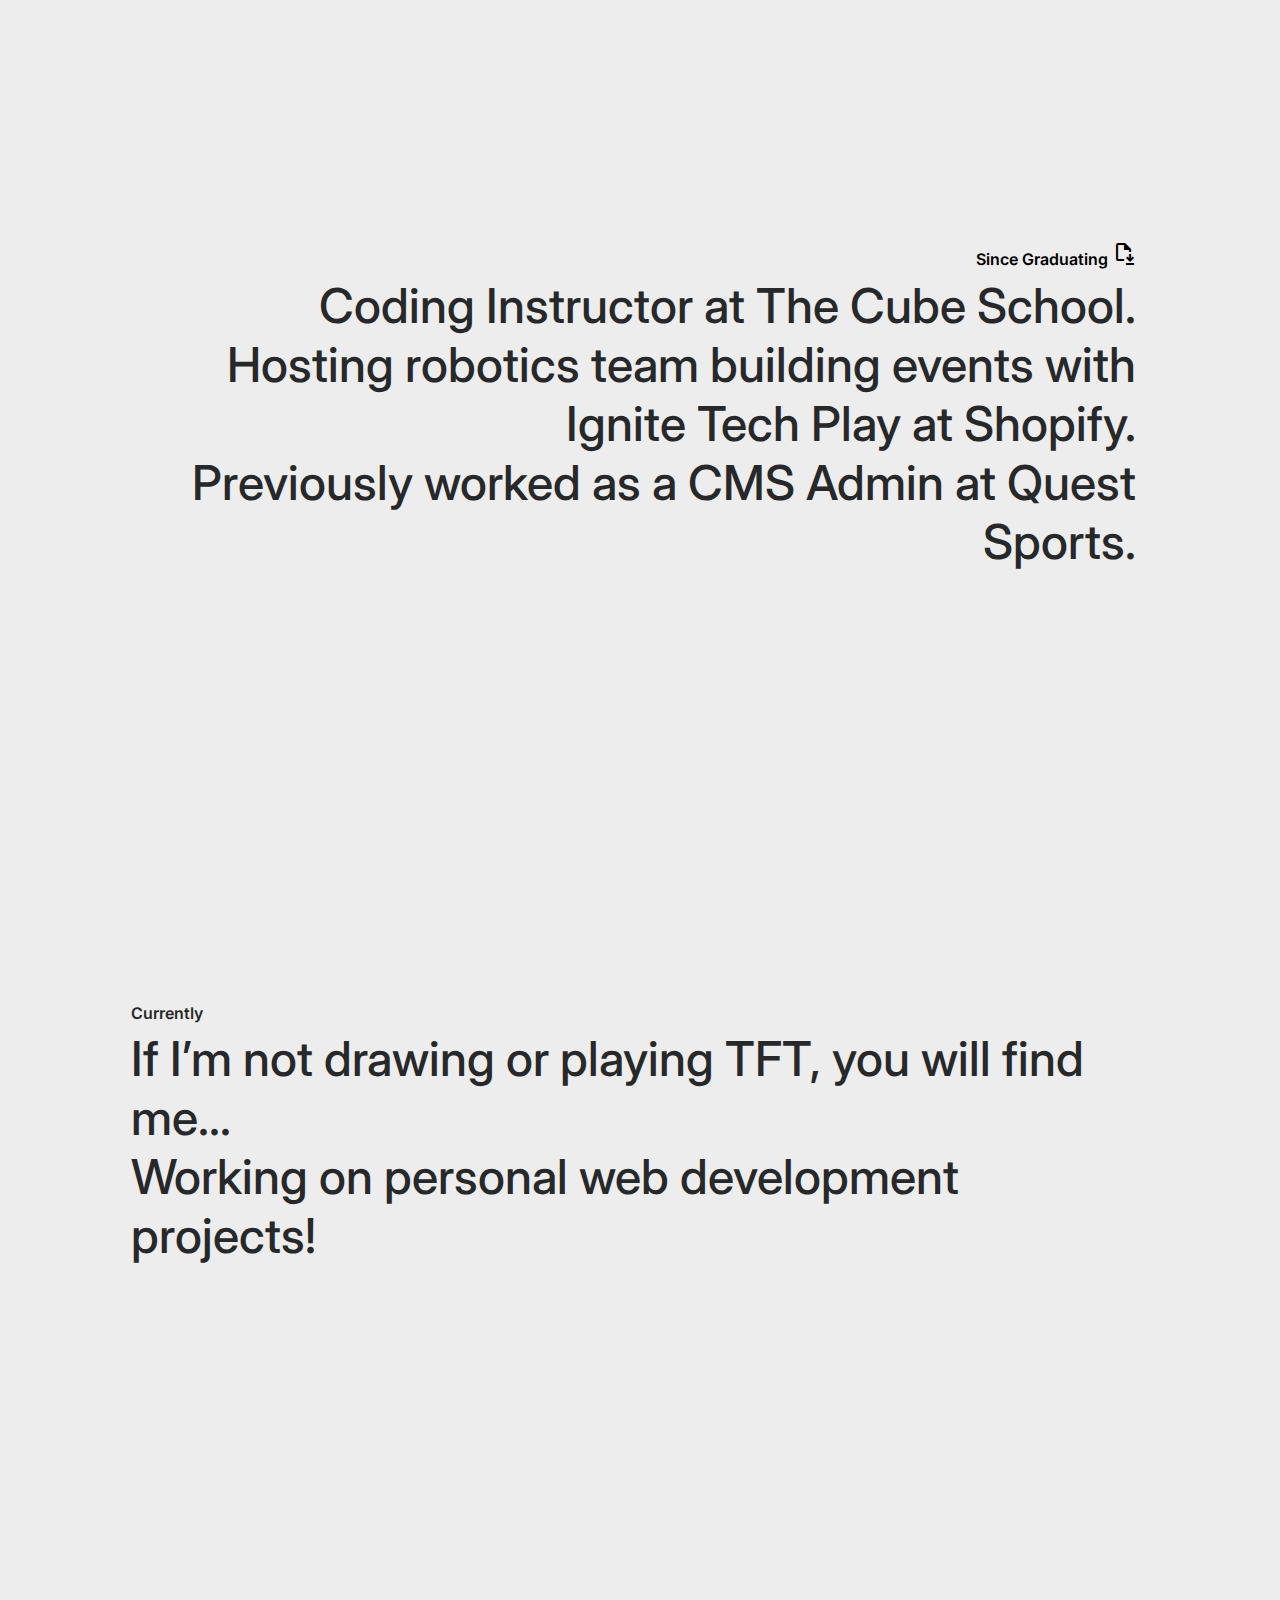
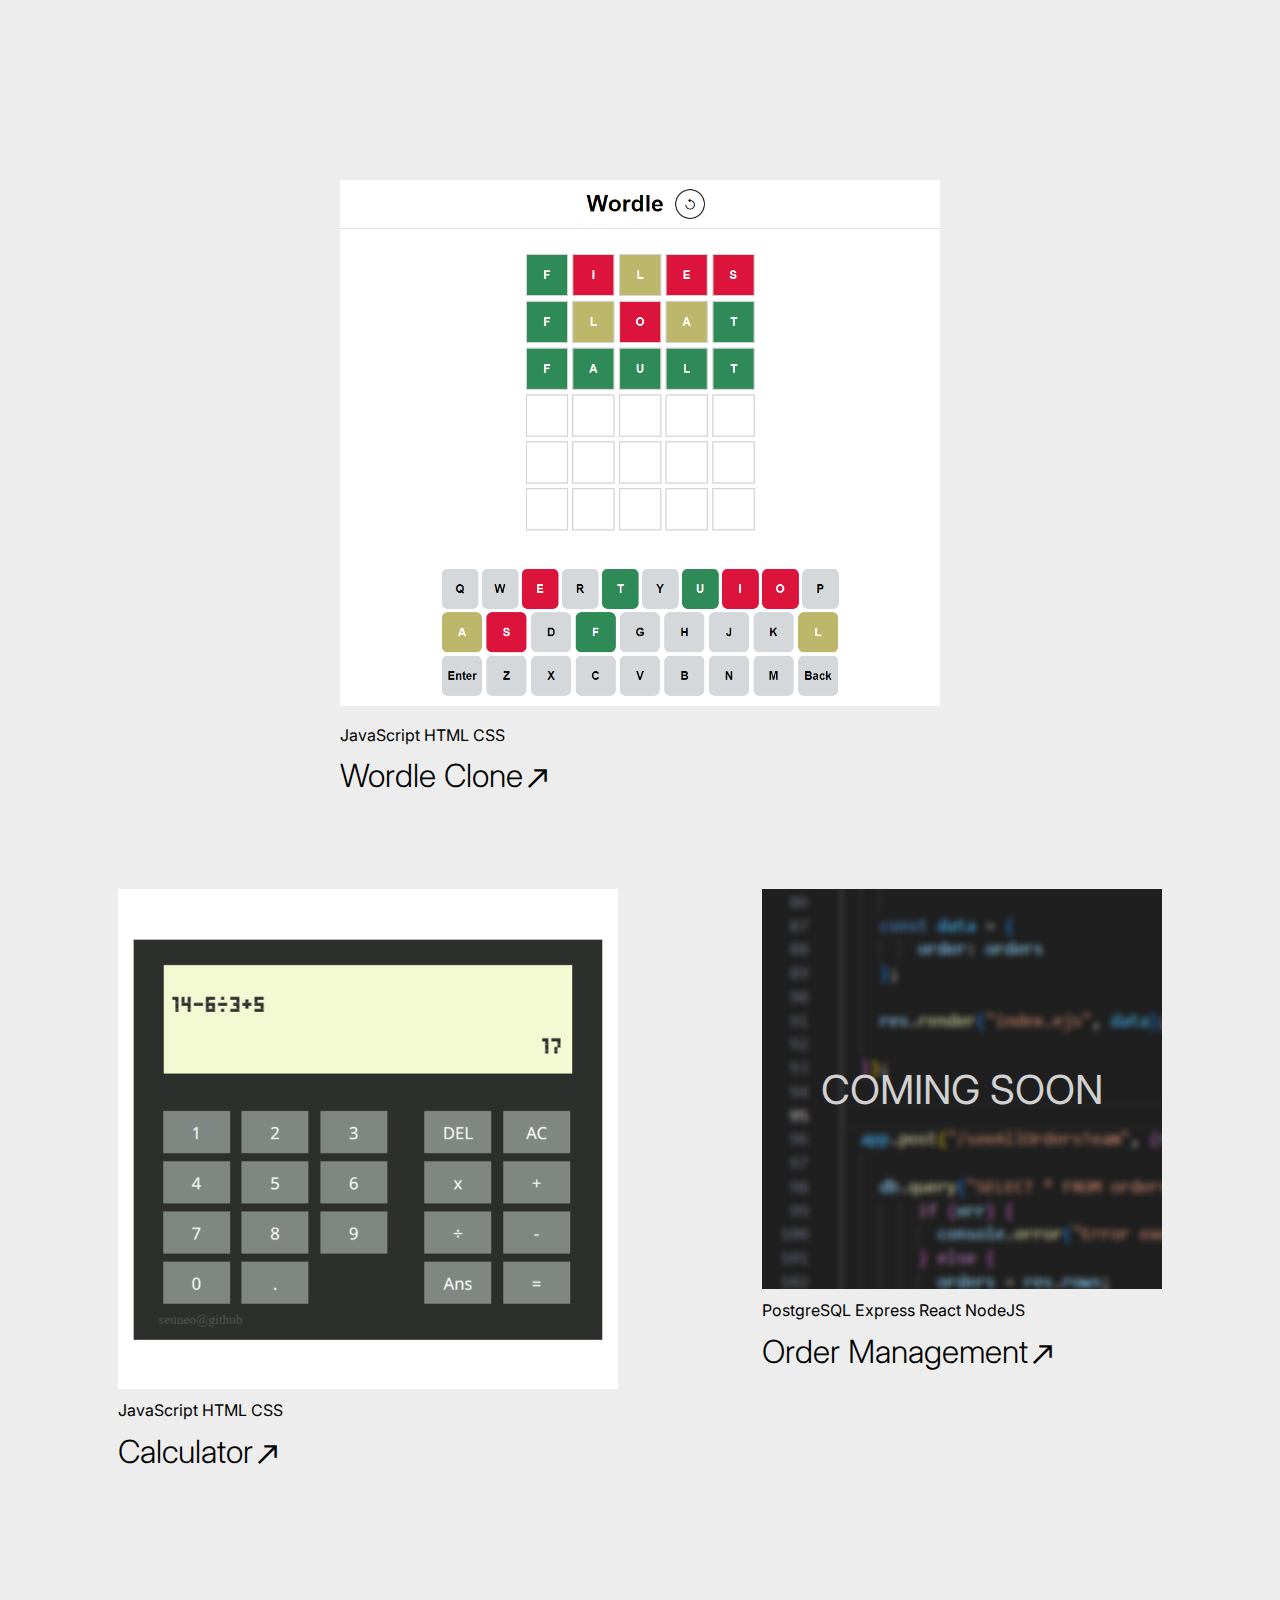
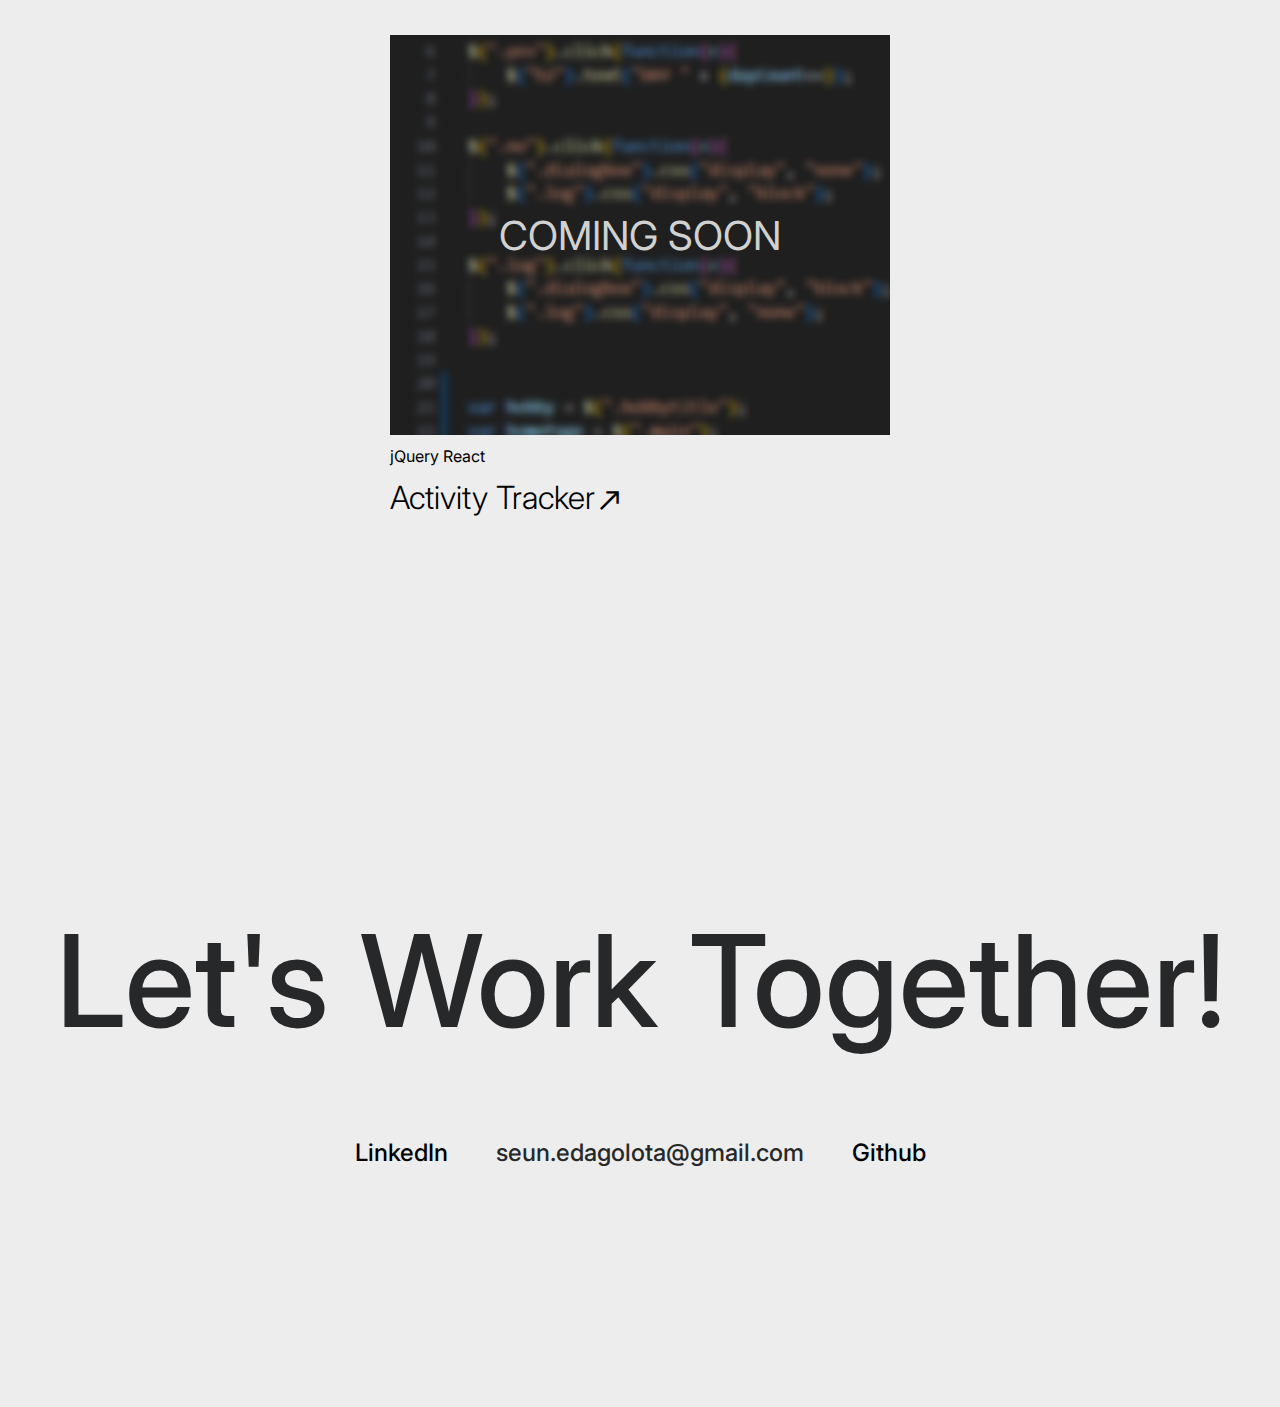
==== commit b25c4403: "Update index.html" ====
--- a/index.html
+++ b/index.html
@@ -43,7 +43,7 @@
         <div class="about" id="about">
             <div class="aboutme">
             <p class="header">About me</p>
-            <p>Hello, I'm Seun<br/> a freelance full stack web developer and recent computer science graduate from York University.</p>
+            <p>Hello, I'm Seun<br/> a coding instructor and recent computer science graduate from York University.</p>
             </div>
             <div class="grad">
             <a href="files/SeunOlota.pdf" download="SeunOlotaResume"><p class="grad-header">Since Graduating <span class="material-symbols-outlined">
@@ -55,7 +55,7 @@
             </div>
             <div class="current">
             <p class="header">Currently</p>
-            <p>If I’m not drawing or playing TFT & League, you will find me... <br/>
+            <p>If I’m not drawing or playing TFT, you will find me... <br/>
                 Working on personal web development projects!</p>
             </div>          
         </div>
